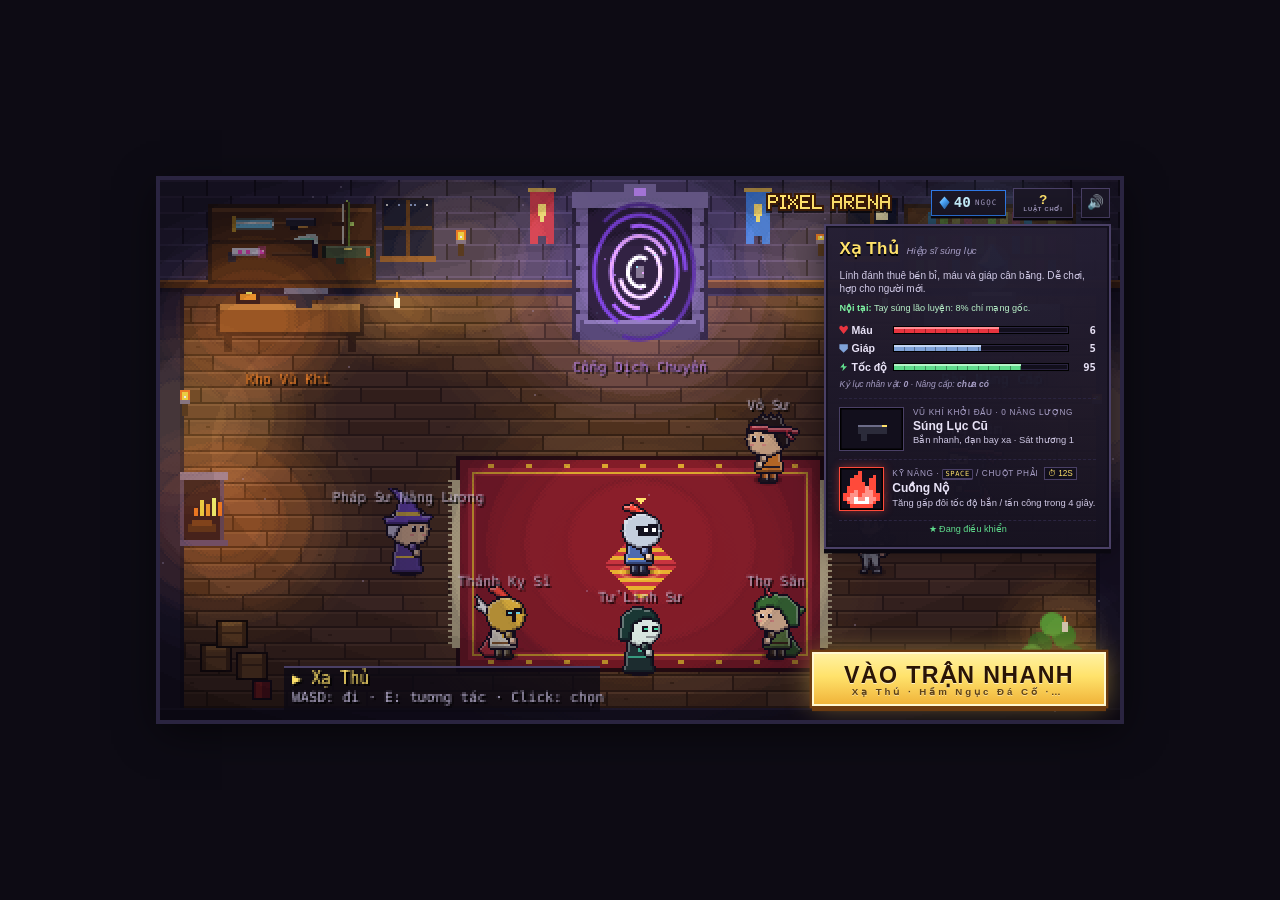
==== game/index.html @ de6e6877 "Cap nhat Pixel Arena 20/11/2026 16:26:50,01" ====
<!DOCTYPE html>
<html lang="vi">
<head>
  <meta charset="UTF-8" />
  <meta name="viewport" content="width=device-width, initial-scale=1.0, maximum-scale=1.0, user-scalable=no, viewport-fit=cover" />
  <!-- Điện thoại: chạy toàn màn hình khi "Thêm vào màn hình chính", ưu tiên màn hình NGANG -->
  <meta name="theme-color" content="#0d0b14" />
  <meta name="mobile-web-app-capable" content="yes" />
  <meta name="apple-mobile-web-app-capable" content="yes" />
  <meta name="apple-mobile-web-app-status-bar-style" content="black-translucent" />
  <meta name="apple-mobile-web-app-title" content="Pixel Arena" />
  <link rel="manifest" href="manifest.webmanifest" />
  <title>Pixel Arena</title>
  <link rel="stylesheet" href="style.css" />
</head>
<body>
  <!-- #stage bọc canvas + các màn hình HTML phủ lên trên (menu, game over). JS chỉnh kích thước theo cửa sổ. -->
  <div id="stage">
    <!-- Canvas chính: game vẽ ở độ phân giải pixel thấp (480x270) rồi được phóng to bằng CSS -->
    <canvas id="game" width="480" height="270" tabindex="-1"></canvas>

    <!-- ============================================================================
         SẢNH CHỜ (LOBBY) — căn phòng được vẽ trên canvas (src/lobby.js); các lớp HTML bên dưới phủ lên trên:
         thanh trên cùng (Ngọc, Luật chơi, Âm thanh), thẻ thông tin nhân vật, nút Vào Trận Nhanh, các bảng
         Kho Vũ Khí / Bàn Nâng Cấp / Cổng Dịch Chuyển.
         ============================================================================ -->
    <section id="menu" class="screen lobby hidden" aria-label="Sảnh chờ">
      <header class="lobby-bar">
        <!-- Tên game: vẽ bằng font pixel trong main.js (MenuUI.buildTitle). Đổi chữ ở đó. -->
        <canvas id="title-canvas" class="title-canvas" aria-label="Pixel Arena"></canvas>
        <div class="gem-count" title="Ngọc — nhận sau mỗi trận, dùng ở Bàn Nâng Cấp & Kho Vũ Khí"><i class="ico-gem"></i><b id="gem-count">0</b><small>NGỌC</small></div>
        <button id="rules-btn" class="btn-rules" type="button" aria-label="Luật chơi">?<small>LUẬT CHƠI</small></button>
        <button id="mute-btn" class="btn-icon" type="button" aria-label="Bật/Tắt âm thanh">🔊</button>
      </header>

      <!-- Thẻ thông tin nhân vật (kiểu Soul Knight) — hiện khi đứng gần 1 nhân vật / vừa đổi nhân vật -->
      <aside id="info-card" class="info-panel info-card hidden" aria-live="polite">
        <div class="info-head">
          <h2 id="info-name">—</h2>
          <span id="info-title" class="info-title"></span>
        </div>
        <p id="info-desc" class="info-desc"></p>
        <p class="info-passive"><b>Nội tại:</b> <span id="info-passive">—</span></p>
        <div class="stats">
          <div class="stat">
            <span class="stat-label"><i class="ico ico-hp"></i>Máu</span>
            <div class="stat-track"><div id="stat-hp" class="stat-fill fill-hp"></div></div>
            <span id="stat-hp-val" class="stat-val">0</span>
          </div>
          <div class="stat">
            <span class="stat-label"><i class="ico ico-armor"></i>Giáp</span>
            <div class="stat-track"><div id="stat-armor" class="stat-fill fill-armor"></div></div>
            <span id="stat-armor-val" class="stat-val">0</span>
          </div>
          <div class="stat">
            <span class="stat-label"><i class="ico ico-speed"></i>Tốc độ</span>
            <div class="stat-track"><div id="stat-speed" class="stat-fill fill-speed"></div></div>
            <span id="stat-speed-val" class="stat-val">0</span>
          </div>
          <p class="stat-note">Kỷ lục nhân vật: <b id="info-best">0</b> · Nâng cấp: <b id="info-ups">—</b></p>
        </div>
        <div class="slot-row">
          <div class="slot-box weapon-box"><canvas id="weapon-icon" width="26" height="13"></canvas></div>
          <div class="slot-text">
            <span class="slot-kicker">Vũ khí khởi đầu · 0 năng lượng</span>
            <strong id="weapon-name">—</strong>
            <span id="weapon-desc" class="slot-desc"></span>
          </div>
        </div>
        <div class="slot-row skill-row">
          <div class="slot-box skill-box"><canvas id="skill-icon" width="20" height="20"></canvas></div>
          <div class="slot-text">
            <span class="slot-kicker">Kỹ năng · <kbd>Space</kbd> / Chuột phải <span class="cd-badge">⏱ <span id="skill-cd">0s</span></span></span>
            <strong id="skill-name">—</strong>
            <span id="skill-desc" class="slot-desc"></span>
          </div>
        </div>
        <p id="info-hint" class="info-hint">Bấm <kbd>E</kbd> để điều khiển nhân vật này</p>
      </aside>

      <button id="quick-btn" class="btn-start btn-quick" type="button">VÀO TRẬN NHANH<small id="quick-sub">ENTER</small></button>

      <!-- Bảng dùng chung cho 3 trạm trong phòng -->
      <div id="lobby-panel" class="lobby-modal hidden" role="dialog" aria-modal="true" aria-labelledby="lp-title">
        <div class="lp-card">
          <header class="lp-head">
            <h2 id="lp-title">—</h2>
            <span class="gem-count small"><i class="ico-gem"></i><b id="lp-gems">0</b></span>
            <button id="lp-close" class="btn-icon" type="button" aria-label="Đóng">✕</button>
          </header>

          <!-- KHO VŨ KHÍ: chế tạo bằng Ngọc + chọn vũ khí phụ -->
          <div id="lp-armory" class="lp-body hidden">
            <p class="lp-sub">Dùng <b>Ngọc</b> chế tạo vũ khí, rồi chọn 1 khẩu làm <b>VŨ KHÍ PHỤ</b> (ô 2) mang vào trận. Vũ khí tốn <b class="c-energy">Năng Lượng</b> mỗi phát (cận chiến miễn phí).</p>
            <div id="armory-grid" class="armory-grid"></div>
            <h3 class="lp-h3">⚒ Công thức GHÉP trong trận <small>(2 khẩu cùng ★2 trở lên)</small></h3>
            <ul id="recipe-list" class="recipe-list"></ul>
          </div>

          <!-- BÀN NÂNG CẤP: nâng chỉ số vĩnh viễn từng nhân vật -->
          <div id="lp-upgrade" class="lp-body hidden">
            <p class="lp-sub">Nâng cấp <b>vĩnh viễn</b> cho <b id="up-char" class="c-gold">—</b> — mỗi nhân vật nâng riêng. Ngọc nhận được sau mỗi trận (càng nhiều điểm, đợt, Boss càng nhiều Ngọc).</p>
            <div id="upgrade-list" class="upgrade-list"></div>
          </div>

          <!-- CỔNG DỊCH CHUYỂN: chọn bản đồ & độ khó -->
          <div id="lp-portal" class="lp-body hidden">
            <p class="lp-sub">Chọn nơi xuất trận cho <b id="portal-char" class="c-gold">—</b>. Phím <kbd>←</kbd><kbd>→</kbd>: bản đồ · <kbd>↑</kbd><kbd>↓</kbd>: độ khó · <kbd>Enter</kbd>: vào trận.</p>
            <div class="portal-row">
              <div class="map-picker" aria-label="Chọn bản đồ">
                <button id="map-prev" class="nav-arrow map-arrow" type="button" aria-label="Bản đồ trước">&lt;</button>
                <div class="map-info">
                  <canvas id="map-preview" width="40" height="22" aria-hidden="true"></canvas>
                  <div class="map-text">
                    <span class="slot-kicker">Bản đồ</span>
                    <strong id="map-name">—</strong>
                    <span id="map-desc" class="map-desc"></span>
                  </div>
                </div>
                <button id="map-next" class="nav-arrow map-arrow" type="button" aria-label="Bản đồ sau">&gt;</button>
              </div>
              <div class="diff-picker" aria-label="Chọn độ khó">
                <button id="diff-prev" class="nav-arrow map-arrow" type="button" aria-label="Độ khó trước">&lt;</button>
                <div class="diff-info">
                  <span class="slot-kicker">Độ khó</span>
                  <strong id="diff-name">Thường</strong>
                  <span id="diff-desc" class="map-desc"></span>
                </div>
                <button id="diff-next" class="nav-arrow map-arrow" type="button" aria-label="Độ khó sau">&gt;</button>
              </div>
            </div>
            <p id="portal-loadout" class="lp-sub portal-loadout"></p>
            <button id="start-btn" class="btn-start portal-start" type="button">VÀO TRẬN<small>START</small></button>
          </div>
        </div>
      </div>
    </section>

    <!-- ============================================================================
         GAME OVER — hiện khi nhân vật hết máu
         ============================================================================ -->
    <section id="gameover" class="screen hidden" aria-label="Thua cuộc">
      <div class="go-card">
        <h2 class="go-title">THẤT BẠI</h2>
        <p class="go-sub"><span id="go-char"></span> đã gục ngã trong hầm ngục</p>
        <p id="go-record" class="go-record hidden">★ KỶ LỤC MỚI ★</p>
        <dl class="go-stats">
          <div><dt>Điểm</dt><dd id="go-score">0</dd></div>
          <div><dt>Kỷ lục</dt><dd id="go-best">0</dd></div>
          <div><dt>Hạ gục</dt><dd id="go-kills">0</dd></div>
          <div><dt>Sống sót</dt><dd id="go-time">0s</dd></div>
          <div><dt>Map đã chơi</dt><dd id="go-map" class="dd-text">—</dd></div>
          <div><dt>Cấp độ đạt được</dt><dd id="go-level">1</dd></div>
          <div><dt>Đợt · Boss hạ</dt><dd id="go-wave">1</dd></div>
          <div><dt>Combo cao nhất</dt><dd id="go-combo">0</dd></div>
          <div><dt>Ngọc nhận được</dt><dd id="go-gems" class="c-gem">+0</dd></div>
          <div><dt>Vàng đã nhặt</dt><dd id="go-gold" class="c-gold">0</dd></div>
          <div class="span-2"><dt>Vũ khí sử dụng</dt><dd id="go-weapons" class="dd-text">—</dd></div>
          <div class="span-2"><dt>Thẻ nâng cấp</dt><dd id="go-perks" class="dd-text">—</dd></div>
        </dl>
        <div class="go-buttons">
          <button id="retry-btn" class="btn-start" type="button">CHƠI LẠI<small>Enter</small></button>
          <button id="home-btn" class="btn-secondary" type="button">VỀ SẢNH<small>Esc</small></button>
        </div>
      </div>
    </section>

    <!-- ============================================================================
         LÊN CẤP — chọn 1 trong 3 thẻ nâng cấp (game tạm dừng). Thẻ định nghĩa trong src/perks.js
         ============================================================================ -->
    <section id="levelup" class="screen hidden" aria-label="Lên cấp">
      <div class="lv-card">
        <h2 class="lv-title">LÊN CẤP <span id="lv-num">2</span>!</h2>
        <p class="lv-sub">Chọn 1 thẻ nâng cấp · click hoặc phím <kbd>1</kbd> <kbd>2</kbd> <kbd>3</kbd> · mỗi thẻ có giới hạn cấp</p>
        <div id="perk-list" class="perk-list"></div>
        <button id="reroll-btn" class="btn-secondary btn-reroll" type="button">ĐỔI BỘ THẺ<small>R · còn <span id="reroll-left">3</span> lần</small></button>
      </div>
    </section>

    <!-- ============================================================================
         THƯƠNG NHÂN BÍ ẨN — mở bằng E khi đứng cạnh Thương Nhân (game tạm dừng). Hàng hóa: src/shop.js
         ============================================================================ -->
    <section id="shop" class="screen hidden" aria-label="Thương nhân">
      <div class="lv-card shop-card">
        <h2 class="lv-title shop-title">THƯƠNG NHÂN BÍ ẨN</h2>
        <p class="lv-sub">Vàng: <b id="shop-gold" class="c-gold">0</b> · click hoặc phím <kbd>1</kbd>–<kbd>4</kbd> để mua · <kbd>E</kbd> / <kbd>Esc</kbd>: rời quầy</p>
        <div id="shop-list" class="perk-list shop-list"></div>
        <p id="shop-msg" class="shop-msg">&nbsp;</p>
        <button id="shop-close" class="btn-secondary" type="button">RỜI QUẦY<small>E / Esc</small></button>
      </div>
    </section>

    <!-- ============================================================================
         LUẬT CHƠI — mở từ nút "?" ở Màn hình chính
         ============================================================================ -->
    <section id="rules" class="screen hidden" aria-label="Luật chơi">
      <div class="rules-card">
        <header class="rules-head">
          <h2>LUẬT CHƠI</h2>
          <button id="rules-close" class="btn-icon" type="button" aria-label="Đóng">✕</button>
        </header>
        <div class="rules-body">
          <section>
            <h3>🏠 Sảnh chờ</h3>
            <p>Đi lại trong phòng bằng <kbd>WASD</kbd> (điện thoại: chạm sàn). Lại gần nhân vật khác + <kbd>E</kbd> (hoặc click) để <b>đổi nhân vật</b>.</p>
            <p><b>Kho Vũ Khí</b> (góc trái): dùng <b class="c-gem">Ngọc</b> chế tạo vũ khí, chọn 1 khẩu làm vũ khí phụ mang vào trận · <b>Bàn Nâng Cấp</b> (góc phải): nâng Máu / Giáp / Hồi chiêu / Vũ khí khởi đầu cho từng nhân vật · <b>Cổng Dịch Chuyển</b>: chọn bản đồ, độ khó rồi xuất trận. Nút <b>Vào Trận Nhanh</b> / <kbd>Enter</kbd> để đi ngay.</p>
            <p><b class="c-gem">Ngọc</b> nhận sau mỗi trận theo điểm, số đợt và số Boss đã hạ — được lưu vĩnh viễn.</p>
          </section>
          <section>
            <h3>🎯 Mục tiêu</h3>
            <p>Sống sót càng lâu càng tốt và ghi thật nhiều điểm. Hết Máu là thua (trừ khi có thẻ <b>Lông Phượng Hoàng</b>). <b>Giáp</b> đỡ đòn trước Máu và tự hồi nếu không trúng đòn vài giây.</p>
          </section>
          <section>
            <h3>🌊 Đợt quái, Boss &amp; Báo hiệu</h3>
            <p>Mỗi <b>đợt dài 60 giây</b>, hết đợt thì 1 <b>BOSS</b> xuất hiện (luân phiên 4 Boss). Mỗi đợt quái <b>+16% máu, +3% tốc độ</b>. Boss trước chưa gục thì Boss sau chưa tới.</p>
            <p>🎯 <b>0.5 giây trước khi quái hiện ra</b>, 1 <b class="c-red">vòng ngắm đỏ</b> xuất hiện dưới đất đúng chỗ đó (Boss: vòng to, 1 giây) — tránh xa hoặc chờ sẵn để đánh!</p>
            <p><b>Quái Tinh Anh</b> to hơn, viền phát sáng, x3 máu và có <b>tố chất</b>: <span class="c-red">Cuồng Phong</span> (lao nhanh) · <span style="color:#c84aff">Bão Đạn</span> (bắn vòng đạn) · <span style="color:#5fdc5f">Bất Tử</span> (tự hồi máu) · <span style="color:#ff8a2a">Bạo Liệt</span> (chết thì nổ cầu lửa). Hạ được rơi nhiều Vàng, Năng Lượng và Rương Bạc.</p>
          </section>
          <section>
            <h3>⚡ Năng Lượng &amp; Vàng</h3>
            <p>Thanh <b class="c-energy">xanh dương</b> là Năng Lượng: vũ khí khởi đầu và vũ khí cận chiến <b>miễn phí</b>, vũ khí mạnh tốn năng lượng mỗi phát (số ở ô vũ khí). Năng lượng tự hồi chậm; quái và <b>lọ năng lượng</b> rơi <b>ngọc xanh</b> tự bay về khi lại gần.</p>
            <p><b class="c-gold">Vàng</b> rơi từ quái, thùng gỗ, rương — tiêu ở <b>Thương Nhân Bí Ẩn</b> (hiện ra sau khi hạ Boss) và <b>Tượng Thần</b> (sự kiện: dâng vàng nhận bùa 30 giây).</p>
          </section>
          <section>
            <h3>🗡️ Vũ khí</h3>
            <p>5 độ hiếm: <span class="r-common">Thường</span> · <span class="r-rare">Hiếm</span> · <span class="r-epic">Sử Thi</span> · <span class="r-legend">Huyền Thoại</span> · <span class="r-mythic">Thần Thoại</span>. Mang tối đa <b>2 vũ khí</b> (<kbd>Q</kbd> / lăn chuột / <kbd>1</kbd> <kbd>2</kbd>). Vũ khí rơi trên đất: lại gần bấm <kbd>E</kbd> để nhặt (đầy 2 ô thì đổi chỗ khẩu đang cầm).</p>
            <p><b>Cận chiến</b> (găng, kiếm, búa, lưỡi hái): đánh liên tiếp thành <b>combo 3 đòn</b> — đòn 3 quét rộng, hất văng, luôn chí mạng. Mọi nhát chém <b>phản đạn</b> của quái bay ngược lại!</p>
            <p><b>Tích lực</b> (cung, Búa Sấm Sét, Pháo Năng Lượng): <b>giữ chuột</b> để tụ lực (vòng sáng quanh chân), <b>thả ra</b> tung đòn xuyên thấu cực mạnh.</p>
            <p>⚒ <b>GHÉP</b> (<kbd>G</kbd>): 2 khẩu giống nhau cùng ★ → <b>★+1</b> · 2 khẩu ★3 có tiến hóa → vũ khí <span class="r-mythic">Thần Thoại</span> · vài công thức đặc biệt (xem ở Kho Vũ Khí).</p>
          </section>
          <section>
            <h3>⭐ Lên cấp &amp; Thẻ nâng cấp</h3>
            <p>Nhặt ngọc EXP để lên cấp, chọn 1 trong 3 thẻ. <b>Mỗi thẻ có giới hạn cấp</b> và chỉ số cộng dồn tuyến tính có trần — không thể "hack game" bằng cách chọn 1 thẻ mãi. Mỗi trận được <b>đổi bộ thẻ 3 lần</b> (<kbd>R</kbd>).</p>
            <p><b>Chí mạng</b>: x2 sát thương, số <b class="c-gold">to vàng/đỏ có dấu !</b> và khựng hình trong tích tắc. Số sát thương thường màu trắng.</p>
          </section>
          <section>
            <h3>🔥 Combo điểm</h3>
            <p>Hạ quái liên tiếp trong 2.6 giây để tăng combo: điểm nhân tới <b>x2</b>. Mốc thưởng: x25 hút ngọc · x50 +1 Giáp · x100 +1 Máu.</p>
          </section>
          <section>
            <h3>🗺️ Bản đồ, vật thể &amp; Bẫy</h3>
            <p><b>Thùng gỗ</b> / <b>lọ năng lượng</b> đập vỡ rơi Vàng, Năng Lượng, Tim · <b>Bụi cây</b> chắn đạn của cả 2 phe (bắn mãi cũng tan) · <b>Thùng thuốc nổ</b> nổ lan (cả bạn) · <b>Đền Thờ</b>: chạm để nhận bùa 20 giây.</p>
            <p>Rừng: vũng axit · Dung nham: hố nham thạch, bẫy lửa · Băng: sàn trơn, tinh thể vỡ bắn mảnh băng · Nghĩa trang: <b>bàn tay ma</b> vồ lên.</p>
          </section>
          <section>
            <h3>🎚️ Độ khó</h3>
            <p><b>Dễ</b>: quái yếu, điểm x0.7 · <b>Thường</b>: chuẩn · <b>Ác Mộng</b>: quái trâu hơn 40%, đông hơn, từ đợt 4 đánh đau hơn, điểm x1.6.</p>
          </section>
          <section>
            <h3>🎮 Điều khiển</h3>
            <p class="controls-desktop-only">WASD: chạy · Chuột trái: tấn công (giữ để tích lực) · <kbd>Space</kbd> / chuột phải: kỹ năng · <kbd>Shift</kbd>: lướt · <kbd>E</kbd>: nhặt / mua / cầu phúc · <kbd>G</kbd>: ghép vũ khí · <kbd>Q</kbd>: đổi vũ khí · <kbd>P</kbd>/<kbd>Esc</kbd>: tạm dừng · <kbd>M</kbd>: tắt tiếng · <kbd>L</kbd>: tắt/bật ánh sáng · <kbd>H</kbd>: thông số.</p>
            <p>Điện thoại (xoay ngang): ngón trái kéo để chạy · ngón phải kéo để ngắm &amp; bắn (giữ để tích lực) · nút bên phải: Kỹ năng / Lướt / Đổi súng / <b>E</b> nhặt / <b>GHÉP</b>.</p>
          </section>
        </div>
      </div>
    </section>
  </div>

  <!-- Điện thoại cầm DỌC: nhắc xoay ngang -->
  <div id="rotate" class="rotate-hint" aria-live="polite">
    <div class="rotate-phone"></div>
    <p>Xoay ngang điện thoại để chơi</p>
    <small>Pixel Arena chơi tốt nhất ở màn hình ngang</small>
  </div>

  <!-- characters.js + main.js là ES module (import thư viện pixelfx) nên phải chạy qua web server
       (dùng Chay_Game.bat), không mở trực tiếp bằng file:// -->
  <script type="module" src="main.js"></script>
</body>
</html>
---- game/style.css ----
/* =====================================================================================
   PIXEL ARENA — giao diện
   Kích thước chữ của #stage do main.js đặt = 1/60 chiều rộng màn chơi,
   nên mọi kích thước dùng đơn vị "em" để menu luôn co giãn vừa khung game.
   ===================================================================================== */
* { margin: 0; padding: 0; box-sizing: border-box; }

:root {
  --bg: #0d0b14;
  --panel: #1b1726;
  --panel-2: #241e33;
  --line: #4a4066;
  --line-dark: #2a2440;
  --text: #e8e2f6;
  --muted: #a69dc4;
  --gold: #ffe26b;
  --gold-dark: #c8892a;
  --hp: #e8343f;
  --armor: #7fa2d8;
  --speed: #5fdc8c;
}

html, body {
  height: 100%;
  background: var(--bg);
  color: var(--text);
  font-family: "Segoe UI", Tahoma, Arial, sans-serif;
  overflow: hidden;
}

body {
  display: flex;
  align-items: center;
  justify-content: center;
}

button { font: inherit; color: inherit; cursor: pointer; }
kbd {
  font-family: Consolas, monospace;
  font-size: 0.85em;
  padding: 0 0.3em;
  border: 1px solid var(--line);
  border-bottom-width: 2px;
  border-radius: 0.2em;
  background: #120f1c;
  color: var(--gold);
}
.hidden { display: none !important; }

/* ---------------- Khung game ---------------- */
#stage {
  position: relative;
  line-height: 0;
  font-size: 16px; /* main.js ghi đè theo kích thước cửa sổ */
  box-shadow: 0 0 0 4px var(--line-dark), 0 10px 40px rgba(0, 0, 0, 0.6);
}

#game {
  display: block;
  /* Giữ pixel vuông, không bị làm mờ khi phóng to */
  image-rendering: pixelated;
  image-rendering: crisp-edges;
  outline: none;
}
#stage.in-game #game { cursor: none; } /* game tự vẽ tâm ngắm */

.screen {
  position: absolute;
  inset: 0;
  line-height: 1.35;
  overflow: hidden;
}

/* =====================================================================================
   MÀN HÌNH CHÍNH
   ===================================================================================== */
/* SẢNH CHỜ: căn phòng vẽ trên canvas, lớp HTML trong suốt phủ lên (chỉ các khối con nhận chuột) */
#menu {
  --hero-accent: var(--gold); /* main.js đổi theo màu kỹ năng của nhân vật đang chọn */
  pointer-events: none;
  background: none;
}
#menu > * { pointer-events: auto; }

.lobby-bar {
  position: absolute; top: 0.5em; right: 0.6em;
  display: flex; align-items: center; gap: 0.45em;
}
.title-canvas {
  display: block;
  width: 12em;           /* 96px gốc -> phóng to */
  height: 1.75em;
  image-rendering: pixelated;
  filter: drop-shadow(0 0.15em 0 rgba(0, 0, 0, 0.6));
}
.lobby-bar .btn-rules, .lobby-bar .btn-icon { height: 2.2em; font-size: 0.85em; }
.lobby-bar .btn-icon { width: 2.2em; }

/* Ngọc (tiền vĩnh viễn) */
.gem-count {
  display: inline-flex; align-items: center; gap: 0.3em;
  height: 1.9em; padding: 0 0.55em;
  background: var(--panel); border: 0.12em solid #2f7ae8; box-shadow: 0 0.18em 0 #0a0810;
  color: #c8f2ff; font-family: Consolas, monospace; font-size: 0.85em;
}
.gem-count b { font-size: 1.05em; }
.gem-count small { font-size: 0.55em; letter-spacing: 0.15em; color: var(--muted); }
.gem-count.small { height: 1.6em; font-size: 0.75em; margin-left: auto; }
.ico-gem { display: inline-block; width: 0.75em; height: 0.95em; background: linear-gradient(135deg, #c8f2ff, #4aa8ff 45%, #1c4a8a); clip-path: polygon(50% 0, 100% 45%, 50% 100%, 0 45%); }
.c-gem { color: #7cc8ff !important; } .c-gold { color: var(--gold) !important; } .c-energy { color: #7cc8ff; }

/* Thẻ thông tin nhân vật (hiện khi lại gần / vừa đổi) */
.info-card {
  pointer-events: none !important;   /* chỉ để xem: chạm/click xuyên qua xuống căn phòng */
  position: absolute; right: 0.6em; top: 3em;
  width: 19.5em; max-height: calc(100% - 7.6em);
  font-size: 0.92em;
  animation: slideIn 0.25s cubic-bezier(.2, .9, .3, 1.2);
}
@keyframes slideIn { from { transform: translateX(1.5em); opacity: 0; } }
.info-hint { font-size: 0.62em; color: var(--gold); text-align: center; padding-top: 0.3em; border-top: 0.1em dashed var(--line-dark); }
.info-hint.me { color: #5fdc8c; }

.btn-quick {
  position: absolute; right: 0.6em; bottom: 0.6em;
  font-size: 1.05em; padding: 0.3em 0.9em 0.25em;
}
.btn-quick small { letter-spacing: 0.08em; font-size: 0.42em; max-width: 22em; overflow: hidden; text-overflow: ellipsis; white-space: nowrap; }

/* Bảng của các trạm: Kho Vũ Khí / Bàn Nâng Cấp / Cổng Dịch Chuyển */
.lobby-modal {
  position: absolute; inset: 0;
  display: grid; place-items: center;
  background: rgba(8, 6, 14, 0.55);
  animation: fadein 0.2s ease-out;
}
.lp-card {
  width: 46em; max-height: calc(100% - 2em);
  display: flex; flex-direction: column; gap: 0.5em;
  padding: 0.7em 0.9em 0.8em;
  background: linear-gradient(180deg, rgba(36, 30, 51, 0.98), rgba(22, 18, 32, 0.98));
  border: 0.15em solid var(--line);
  box-shadow: inset 0 0 0 0.12em #120f1c, 0 0.3em 0 #0a0810, 0 0 2em rgba(0, 0, 0, 0.6);
  animation: pop 0.25s cubic-bezier(.2, .9, .3, 1.3);
}
.lobby-modal[data-kind="portal"] .lp-card { width: 36em; }
.lp-head { display: flex; align-items: center; gap: 0.6em; }
.lp-head h2 { font-size: 1.1em; color: var(--gold); letter-spacing: 0.08em; text-shadow: 0 0.1em 0 #000; }
.lp-head .btn-icon { width: 1.9em; height: 1.9em; font-size: 0.8em; }
.lp-body { display: flex; flex-direction: column; gap: 0.5em; min-height: 0; overflow-y: auto; scrollbar-width: thin; }
.lp-sub { font-size: 0.64em; color: #cfc8e4; }
.lp-h3 { font-size: 0.7em; color: var(--gold); margin-top: 0.2em; }
.lp-h3 small { color: var(--muted); font-weight: 400; }

.armory-grid { display: grid; grid-template-columns: repeat(4, 1fr); gap: 0.45em; }
.arm-card {
  --r-color: #c4cede;
  position: relative;
  display: flex; flex-direction: column; gap: 0.15em; text-align: left;
  padding: 0.4em 0.45em 0.45em;
  background: #15111f; border: 0.12em solid var(--line-dark);
  border-left: 0.3em solid var(--r-color);
  font-size: 0.9em;
}
.arm-card:hover { border-color: var(--r-color); filter: brightness(1.12); }
.arm-card strong { font-size: 0.66em; color: var(--r-color); }
.arm-icon { width: 2.6em; height: 1.56em; image-rendering: pixelated; position: absolute; right: 0.3em; top: 0.3em; }
.arm-meta { font-size: 0.5em; color: var(--muted); padding-right: 2.4em; }
.arm-desc { font-size: 0.52em; color: #cfc8e4; line-height: 1.25; }
.arm-btn { margin-top: auto; font-size: 0.52em; font-weight: 800; letter-spacing: 0.08em; color: var(--gold); padding-top: 0.25em; }
.arm-card:not(.owned):not(.arm-none) { opacity: 0.85; }
.arm-card:not(.owned):not(.arm-none) .arm-btn { color: #7cc8ff; }
.arm-card.poor .arm-btn { color: #ff7a7a; }
.arm-card.equipped { border-color: var(--gold); box-shadow: 0 0 0.8em rgba(255, 226, 107, 0.35); }
.arm-card.equipped .arm-btn { color: #5fdc8c; }
.arm-none { --r-color: #6a628a; }
.arm-card.shake { animation: shake 0.3s; }
@keyframes shake { 25% { transform: translateX(-0.2em); } 75% { transform: translateX(0.2em); } }
.recipe-list { list-style: none; display: grid; grid-template-columns: 1fr 1fr; gap: 0.2em 0.8em; font-size: 0.6em; color: #cfc8e4; }
.recipe-list li::before { content: "⚒ "; color: var(--gold); }

.upgrade-list { display: flex; flex-direction: column; gap: 0.45em; }
.up-row {
  --u-color: var(--gold);
  display: flex; align-items: center; gap: 0.7em;
  padding: 0.45em 0.6em;
  background: #15111f; border: 0.12em solid var(--line-dark); border-left: 0.3em solid var(--u-color);
}
.up-icon { font-size: 1.3em; width: 1.4em; text-align: center; color: var(--u-color); }
.up-text { flex: 1; display: flex; flex-direction: column; }
.up-text strong { font-size: 0.78em; color: var(--u-color); }
.up-text span { font-size: 0.6em; color: #cfc8e4; }
.pips { display: flex; gap: 0.25em; margin-top: 0.25em; }
.pip { display: inline-block; width: 1.1em; height: 0.45em; background: #2a2338; border: 0.08em solid #000; }
.pip.on { background: var(--u-color); box-shadow: 0 0 0.4em var(--u-color); }
.up-buy { font-size: 0.7em; min-width: 9.5em; }
.up-buy:disabled { opacity: 0.45; cursor: default; }

.portal-row { display: flex; flex-direction: column; gap: 0.5em; align-items: center; }
.portal-row .diff-picker { margin-left: 0; }
.portal-row .diff-info { width: 13.5em; }
.portal-loadout { text-align: center; }
.portal-start { align-self: center; }

/* Quầy Thương Nhân */
#shop { display: grid; place-items: center; background: radial-gradient(ellipse at center, rgba(30, 14, 50, 0.75), rgba(8, 6, 12, 0.88)); animation: fadein 0.25s ease-out; }
.shop-title { color: #c48cff !important; }
.shop-list .perk-card { width: 9.6em; }
.shop-icon { width: 3em !important; height: 2em !important; }
.shop-item.sold { opacity: 0.4; filter: grayscale(0.8); }
.shop-item.poor .shop-price { color: #ff7a7a; }
.shop-price { color: var(--gold) !important; font-weight: 800; }
.shop-msg { font-size: 0.7em; min-height: 1.2em; margin: 0.5em 0 0.4em; font-weight: 700; }

/* Nút mũi tên < > */
.nav-arrow {
  flex: 0 0 auto;
  width: 2.2em;
  height: 2.6em;
  font-family: Consolas, monospace;
  font-size: 1.1em;
  font-weight: 700;
  color: var(--gold);
  background: var(--panel);
  border: 0.12em solid var(--line);
  box-shadow: 0 0.18em 0 #0a0810;
  transition: transform 0.08s;
}
.nav-arrow:hover { background: var(--panel-2); border-color: var(--gold); }
.nav-arrow:active { transform: translateY(0.12em); box-shadow: 0 0.06em 0 #0a0810; }

.hint {
  text-align: center;
  font-size: 0.66em;
  color: var(--muted);
  margin-top: 0.5em;
}

/* ---------- Bảng thông tin (kiểu Soul Knight) ---------- */
.info-panel {
  flex: 1;
  max-width: 24em;
  display: flex;
  flex-direction: column;
  gap: 0.55em;
  padding: 0.8em 0.9em;
  background: linear-gradient(180deg, rgba(36, 30, 51, 0.96), rgba(22, 18, 32, 0.96));
  border: 0.15em solid var(--line);
  box-shadow: inset 0 0 0 0.12em #120f1c, 0 0.3em 0 #0a0810, 0 0 2em rgba(0, 0, 0, 0.5);
  overflow: hidden;
}
.info-head { display: flex; align-items: baseline; gap: 0.5em; flex-wrap: wrap; }
.info-head h2 {
  font-size: 1.15em;
  color: var(--gold);
  text-shadow: 0 0.1em 0 #000;
  letter-spacing: 0.02em;
}
.info-title { font-size: 0.66em; color: var(--muted); font-style: italic; }
.info-desc { font-size: 0.68em; color: #cfc8e4; }

.stats { display: flex; flex-direction: column; gap: 0.3em; }
.stat { display: grid; grid-template-columns: 4.6em 1fr 2em; align-items: center; gap: 0.5em; font-size: 0.72em; }
.stat-label { display: flex; align-items: center; gap: 0.35em; font-weight: 700; }
.stat-track {
  height: 0.75em;
  background: #120f1c;
  border: 0.1em solid #000;
  box-shadow: inset 0 0 0 0.1em var(--line-dark);
}
.stat-fill {
  height: 100%;
  width: 0;
  transition: width 0.35s cubic-bezier(.2, .9, .3, 1.2);
  /* vạch chia ô kiểu pixel */
  background-image: repeating-linear-gradient(90deg, transparent 0 0.9em, rgba(0, 0, 0, 0.35) 0.9em 1em);
}
.fill-hp { background-color: var(--hp); box-shadow: inset 0 0.18em 0 #ff8a92; }
.fill-armor { background-color: var(--armor); box-shadow: inset 0 0.18em 0 #c4d6f4; }
.fill-speed { background-color: var(--speed); box-shadow: inset 0 0.18em 0 #b4f5c8; }
.stat-val { text-align: right; font-family: Consolas, monospace; font-weight: 700; }
.stat-note { font-size: 0.58em; color: var(--muted); font-style: italic; }

/* Biểu tượng nhỏ cho chỉ số (vẽ bằng CSS) */
.ico { display: inline-block; width: 0.8em; height: 0.8em; flex: 0 0 auto; }
.ico-hp { background: var(--hp); clip-path: polygon(50% 100%, 0 40%, 0 15%, 20% 0, 50% 20%, 80% 0, 100% 15%, 100% 40%); }
.ico-armor { background: var(--armor); clip-path: polygon(0 0, 100% 0, 100% 55%, 50% 100%, 0 55%); }
.ico-speed { background: var(--speed); clip-path: polygon(55% 0, 10% 55%, 45% 55%, 35% 100%, 90% 40%, 55% 40%); }

/* Ô vũ khí & kỹ năng */
.slot-row {
  display: flex;
  gap: 0.6em;
  align-items: flex-start;
  padding-top: 0.5em;
  border-top: 0.1em dashed var(--line-dark);
}
.slot-box {
  flex: 0 0 auto;
  width: 3em;
  height: 3em;
  display: grid;
  place-items: center;
  background: #120f1c;
  border: 0.12em solid var(--line);
  box-shadow: inset 0 0 0 0.1em #000;
}
.slot-box canvas { image-rendering: pixelated; }
.weapon-box { width: 4.4em; }
.weapon-box canvas { width: 3.9em; height: 1.95em; }
.skill-box {
  --skill-color: var(--gold);
  border-color: var(--skill-color);
  box-shadow: inset 0 0 0 0.1em #000, 0 0 0.6em color-mix(in srgb, var(--skill-color) 45%, transparent);
}
.skill-box canvas { width: 2.5em; height: 2.5em; }
.slot-text { display: flex; flex-direction: column; min-width: 0; }
.slot-kicker { font-size: 0.56em; text-transform: uppercase; letter-spacing: 0.08em; color: var(--muted); }
.slot-text strong { font-size: 0.82em; color: var(--text); }
.slot-desc { font-size: 0.64em; color: #cfc8e4; }
.cd-badge {
  display: inline-block;
  margin-left: 0.3em;
  padding: 0 0.4em;
  background: #120f1c;
  border: 1px solid var(--line);
  color: var(--gold);
  letter-spacing: 0;
}

/* ---------- Chân menu: Mute + nút VÀO TRẬN ---------- */
.menu-footer {
  display: flex;
  align-items: center;
  gap: 0.8em;
  margin-top: 0.5em;
  position: relative;
  z-index: 1;
}
.controls { flex: 1; font-size: 0.56em; color: var(--muted); }
.controls kbd { font-size: 0.9em; }

/* ---------- Nút LUẬT CHƠI + bộ chọn ĐỘ KHÓ ---------- */
.btn-rules {
  display: inline-flex; flex-direction: column; align-items: center; justify-content: center;
  height: 2.6em; padding: 0 0.7em; line-height: 1;
  font-size: 1em; font-weight: 900; color: var(--gold);
  background: var(--panel); border: 0.12em solid var(--line); box-shadow: 0 0.18em 0 #0a0810;
}
.btn-rules small { font-size: 0.42em; letter-spacing: 0.15em; color: var(--muted); margin-top: 0.2em; }
.btn-rules:hover { border-color: var(--gold); }
.diff-picker { display: flex; align-items: center; gap: 0.25em; margin-left: auto; }
.diff-info {
  display: flex; flex-direction: column; justify-content: center; line-height: 1.15;
  width: 8.6em; min-height: 2.6em; padding: 0.25em 0.45em;
  background: linear-gradient(180deg, var(--panel-2), var(--panel));
  border: 0.12em solid var(--diff-color, var(--gold-dark));
  box-shadow: inset 0 0 0 0.1em #000, 0 0.18em 0 #0a0810;
}
.diff-info strong { font-size: 0.74em; color: var(--diff-color, var(--gold)); }
.info-passive { font-size: 0.62em; color: #b8f0c8; margin-top: -0.2em; }
.info-passive b { color: #7cf0a0; }

/* ---------- Bộ chọn bản đồ (cạnh nút VÀO TRẬN) ---------- */
.map-picker { display: flex; align-items: center; gap: 0.25em; }
.map-arrow { width: 1.6em; height: 2.6em; font-size: 0.8em; }
.map-info {
  display: flex;
  align-items: center;
  gap: 0.45em;
  width: 13.5em;
  padding: 0.3em 0.45em;
  background: linear-gradient(180deg, var(--panel-2), var(--panel));
  border: 0.12em solid var(--gold-dark);
  box-shadow: inset 0 0 0 0.1em #000, 0 0.18em 0 #0a0810;
}
.map-info canvas {
  width: 3.4em;
  height: 1.87em;
  flex: 0 0 auto;
  image-rendering: pixelated;
  border: 0.1em solid var(--line);
}
.map-text { display: flex; flex-direction: column; min-width: 0; line-height: 1.15; }
.map-text strong { font-size: 0.72em; color: var(--gold); white-space: nowrap; overflow: hidden; text-overflow: ellipsis; }
.map-text kbd { font-size: 0.85em; padding: 0 0.2em; }
.map-desc { font-size: 0.48em; color: #cfc8e4; display: -webkit-box; -webkit-line-clamp: 2; -webkit-box-orient: vertical; overflow: hidden; }

.btn-icon {
  width: 2.6em;
  height: 2.6em;
  font-size: 1em;
  line-height: 1;
  background: var(--panel);
  border: 0.12em solid var(--line);
  box-shadow: 0 0.18em 0 #0a0810;
}
.btn-icon:hover { border-color: var(--gold); }
.btn-icon[aria-pressed="true"] { opacity: 0.65; }

.btn-start, .btn-secondary {
  display: inline-flex;
  flex-direction: column;
  align-items: center;
  line-height: 1.05;
  font-weight: 900;
  letter-spacing: 0.06em;
  transition: transform 0.08s, filter 0.12s;
}
.btn-start small, .btn-secondary small {
  font-size: 0.42em;
  letter-spacing: 0.3em;
  font-weight: 700;
  opacity: 0.75;
}
.btn-start {
  font-size: 1.45em;
  padding: 0.35em 1.3em 0.3em;
  color: #2a1505;
  background: linear-gradient(#fff1a0, var(--gold) 45%, #f0b43a);
  border: 0.1em solid #fff8d0;
  box-shadow: 0 0 0 0.1em #6a3a10, 0 0.22em 0 #6a3a10, 0 0 1.2em rgba(255, 210, 90, 0.45);
  text-shadow: 0 0.06em 0 rgba(255, 255, 255, 0.6);
  animation: glow 1.6s ease-in-out infinite;
}
.btn-start:hover { filter: brightness(1.08); transform: translateY(-0.06em); }
.btn-start:active { transform: translateY(0.14em); box-shadow: 0 0 0 0.1em #6a3a10, 0 0.06em 0 #6a3a10; }
.btn-start:focus-visible, .btn-secondary:focus-visible, .btn-icon:focus-visible, .nav-arrow:focus-visible {
  outline: 0.12em dashed #fff;
  outline-offset: 0.25em;
}
@keyframes glow { 50% { box-shadow: 0 0 0 0.1em #6a3a10, 0 0.22em 0 #6a3a10, 0 0 2em rgba(255, 210, 90, 0.75); } }

.btn-secondary {
  font-size: 0.95em;
  padding: 0.55em 1.1em 0.45em;
  color: var(--text);
  background: var(--panel-2);
  border: 0.12em solid var(--line);
  box-shadow: 0 0.2em 0 #0a0810;
}
.btn-secondary:hover { border-color: var(--gold); color: var(--gold); }
.btn-secondary:active { transform: translateY(0.12em); box-shadow: 0 0.06em 0 #0a0810; }

/* =====================================================================================
   GAME OVER
   ===================================================================================== */
#gameover {
  display: grid;
  place-items: center;
  background: radial-gradient(ellipse at center, rgba(40, 6, 14, 0.7), rgba(8, 6, 12, 0.88));
  animation: fadein 0.35s ease-out;
}
.go-card {
  text-align: center;
  padding: 1.2em 2em 1.4em;
  min-width: 22em;
  background: linear-gradient(180deg, rgba(36, 30, 51, 0.97), rgba(22, 18, 32, 0.97));
  border: 0.15em solid #7a2a3a;
  box-shadow: inset 0 0 0 0.12em #120f1c, 0 0.3em 0 #0a0810;
  animation: pop 0.3s cubic-bezier(.2, .9, .3, 1.3);
}
.go-title {
  font-size: 2.2em;
  letter-spacing: 0.12em;
  color: #ff4a5a;
  text-shadow: 0 0.08em 0 #4a0a14, 0 0 0.6em rgba(255, 60, 80, 0.5);
}
.go-sub { font-size: 0.72em; color: var(--muted); margin-top: 0.2em; }
.go-sub span { color: var(--text); font-weight: 700; }
.go-record { margin-top: 0.4em; font-size: 0.8em; font-weight: 900; color: var(--gold); animation: glowtext 0.8s infinite alternate; }
.go-stats {
  display: grid;
  grid-template-columns: repeat(4, minmax(0, 1fr));
  gap: 0.5em;
  margin: 0.9em 0 1.1em;
}
.go-stats div { background: #120f1c; border: 0.1em solid var(--line-dark); padding: 0.35em 0.2em; }
.go-stats dt { font-size: 0.56em; text-transform: uppercase; letter-spacing: 0.1em; color: var(--muted); }
.go-stats dd { font-family: Consolas, monospace; font-size: 1.05em; font-weight: 700; color: var(--gold); }
.go-stats .dd-text { font-family: inherit; font-size: 0.66em; line-height: 1.25; padding-top: 0.25em; }
.go-stats .span-2 { grid-column: span 2; }
.go-buttons { display: flex; gap: 0.8em; justify-content: center; align-items: center; }
.go-buttons .btn-start { font-size: 1.15em; }

/* =====================================================================================
   LÊN CẤP — chọn 1 trong 3 thẻ nâng cấp
   ===================================================================================== */
#levelup {
  display: grid;
  place-items: center;
  background: radial-gradient(ellipse at center, rgba(16, 30, 60, 0.72), rgba(8, 6, 12, 0.88));
  animation: fadein 0.25s ease-out;
}
.lv-card { text-align: center; animation: pop 0.3s cubic-bezier(.2, .9, .3, 1.3); }
.lv-title {
  font-size: 2em;
  letter-spacing: 0.12em;
  color: var(--gold);
  text-shadow: 0 0.08em 0 #6a3a10, 0 0 0.7em rgba(255, 210, 90, 0.55);
}
.lv-sub { font-size: 0.7em; color: var(--muted); margin: 0.2em 0 0.9em; }
.perk-list { display: flex; gap: 0.9em; justify-content: center; }
.perk-card {
  --perk-color: var(--gold);
  position: relative;
  width: 10.5em;
  min-height: 12.5em;
  display: flex;
  flex-direction: column;
  align-items: center;
  gap: 0.45em;
  padding: 1em 0.7em 0.8em;
  text-align: center;
  background: linear-gradient(180deg, rgba(36, 30, 51, 0.98), rgba(22, 18, 32, 0.98));
  border: 0.15em solid var(--line);
  box-shadow: inset 0 0 0 0.12em #120f1c, 0 0.3em 0 #0a0810;
  transition: transform 0.1s, border-color 0.1s, box-shadow 0.1s;
}
.perk-card:hover, .perk-card:focus-visible {
  transform: translateY(-0.3em);
  border-color: var(--perk-color);
  box-shadow: inset 0 0 0 0.12em #120f1c, 0 0.3em 0 #0a0810, 0 0 1.2em color-mix(in srgb, var(--perk-color) 55%, transparent);
  outline: none;
}
.perk-card kbd { position: absolute; top: 0.4em; left: 0.4em; font-size: 0.6em; }
.perk-icon {
  width: 3em;
  height: 3em;
  image-rendering: pixelated;
  padding: 0.3em;
  background: #120f1c;
  border: 0.12em solid var(--perk-color);
  box-sizing: content-box;
}
.perk-card strong { font-size: 0.8em; color: var(--perk-color); }
.perk-desc { font-size: 0.62em; color: #cfc8e4; flex: 1; }
.perk-stack { font-size: 0.52em; color: var(--muted); text-transform: uppercase; letter-spacing: 0.08em; }
.perk-rarity {
  position: absolute; top: 0.45em; right: 0.45em;
  font-size: 0.48em; font-weight: 900; letter-spacing: 0.06em; text-transform: uppercase;
  color: var(--rarity-color); border: 0.15em solid var(--rarity-color); padding: 0.05em 0.35em;
}
.perk-card.rarity-legend { border-color: #ff9a2a; box-shadow: inset 0 0 0 0.12em #120f1c, 0 0.3em 0 #0a0810, 0 0 1em rgba(255, 154, 42, 0.45); }
.perk-card.rarity-epic { border-color: #2f7ae8; }
.perk-card.rarity-rare { border-color: #2e8a3a; }
.btn-reroll { margin-top: 0.9em; font-size: 0.8em; }
.btn-reroll[disabled] { opacity: 0.4; cursor: not-allowed; }

/* =====================================================================================
   LUẬT CHƠI
   ===================================================================================== */
#rules {
  display: grid; place-items: center; z-index: 8;
  background: rgba(8, 6, 12, 0.88);
  animation: fadein 0.2s ease-out;
}
.rules-card {
  width: 92%; height: 90%;
  display: flex; flex-direction: column;
  background: linear-gradient(180deg, rgba(36, 30, 51, 0.98), rgba(22, 18, 32, 0.98));
  border: 0.15em solid var(--gold-dark);
  box-shadow: inset 0 0 0 0.12em #120f1c, 0 0.3em 0 #0a0810;
  animation: pop 0.25s cubic-bezier(.2, .9, .3, 1.3);
}
.rules-head { display: flex; align-items: center; justify-content: space-between; padding: 0.5em 0.8em; border-bottom: 0.1em solid var(--line); }
.rules-head h2 { font-size: 1.3em; letter-spacing: 0.15em; color: var(--gold); text-shadow: 0 0.08em 0 #6a3a10; }
.rules-body { flex: 1; min-height: 0; overflow-y: auto; padding: 0.6em 1em 1em; display: grid; grid-template-columns: 1fr 1fr; gap: 0.6em 1.2em; align-content: start; }
.rules-body section { background: #120f1c; border: 0.1em solid var(--line-dark); padding: 0.5em 0.7em; }
.rules-body h3 { font-size: 0.78em; color: var(--gold); margin-bottom: 0.3em; }
.rules-body p { font-size: 0.6em; color: #d8d2ec; margin-bottom: 0.35em; }
.rules-body b { color: #fff; }
.rules-body kbd { font-size: 0.95em; }
.r-common { color: #e8e8f0; font-weight: 700; } .r-rare { color: #5fdc5f; font-weight: 700; } .r-epic { color: #4aa8ff; font-weight: 700; } .r-legend { color: #ff9a2a; font-weight: 700; } .r-mythic { color: #ff3b3b; font-weight: 700; }
.c-red { color: #ff5a5a; }
body.is-touch .controls-desktop-only { display: none; }

@keyframes fadein { from { opacity: 0; } }
@keyframes pop { from { transform: scale(0.85); opacity: 0; } }
@keyframes glowtext { to { text-shadow: 0 0 0.6em rgba(255, 226, 107, 0.8); } }

@media (prefers-reduced-motion: reduce) {
  *, *::before, *::after { animation: none !important; transition: none !important; }
}

/* =====================================================================================
   ĐIỆN THOẠI / CẢM ỨNG — chỉ áp dụng khi body có class "is-touch" (main.js tự bật)
   ===================================================================================== */
body.is-touch .hint { display: none; }

body.is-touch,
body.is-touch #stage {
  touch-action: none;                 /* chặn cuộn / zoom bằng 2 ngón */
  overscroll-behavior: none;
  -webkit-user-select: none;
  user-select: none;
  -webkit-touch-callout: none;
  -webkit-tap-highlight-color: transparent;
}
body.is-touch #stage { box-shadow: none; }
body.is-touch { padding: env(safe-area-inset-top) env(safe-area-inset-right) env(safe-area-inset-bottom) env(safe-area-inset-left); }
body.is-touch button { touch-action: manipulation; }

.touch-ui { position: absolute; inset: 0; z-index: 5; line-height: 1.1; }
.tz { position: absolute; top: 0; bottom: 0; }
.tz-left { left: 0; width: 50%; }
.tz-right { right: 0; width: 50%; }

/* Cần điều khiển nổi */
.stick {
  position: absolute;
  width: 6.8em; height: 6.8em;
  margin: -3.4em 0 0 -3.4em;
  border-radius: 50%;
  border: 0.15em solid rgba(255, 226, 107, 0.45);
  background: radial-gradient(circle, rgba(255, 255, 255, 0.06) 0%, rgba(12, 10, 20, 0.35) 70%);
  pointer-events: none;
  transition: opacity 0.15s;
}
.stick .knob {
  position: absolute;
  left: 50%; top: 50%;
  width: 2.8em; height: 2.8em;
  margin: -1.4em 0 0 -1.4em;
  border-radius: 50%;
  background: radial-gradient(circle at 35% 35%, #fff6c4, var(--gold) 45%, var(--gold-dark));
  box-shadow: 0 0 0 0.15em #3a1a08, 0 0.2em 0.6em rgba(0, 0, 0, 0.5);
}
.stick-aim { border-color: rgba(255, 90, 90, 0.5); }
.stick-aim .knob { background: radial-gradient(circle at 35% 35%, #ffd0d0, #ff5a5a 45%, #8a1e1e); }
.stick.idle { opacity: 0.38; }
.stick.active { opacity: 1; }
.stick-move.idle { left: 13%; top: 74%; }
.stick-aim.idle { left: 72%; top: 70%; }
.stick-label {
  position: absolute; left: 50%; top: 104%;
  transform: translateX(-50%);
  white-space: nowrap;
  font-size: 0.5em; font-weight: 800; letter-spacing: 0.1em;
  color: rgba(255, 255, 255, 0.7);
}
.stick.active .stick-label { display: none; }

/* Nút bấm cột phải */
.tbtn {
  --cd: 0;
  position: absolute;
  right: 1.2em;
  width: 4.6em; height: 4.6em;
  border-radius: 50%;
  display: grid; place-content: center;
  font-size: 1em; font-weight: 900; color: #fff;
  background: radial-gradient(circle at 35% 30%, rgba(80, 66, 120, 0.9), rgba(20, 16, 32, 0.88));
  border: 0.14em solid var(--line);
  box-shadow: 0 0.2em 0 #0a0810;
  overflow: hidden;
}
.tbtn small { display: block; font-size: 0.42em; letter-spacing: 0.08em; color: var(--muted); }
.tbtn.down { transform: translateY(0.12em) scale(0.95); filter: brightness(1.3); }
.tbtn .cd {  /* lớp tối quét hồi chiêu */
  position: absolute; inset: 0;
  background: conic-gradient(rgba(8, 6, 14, 0.75) calc(var(--cd) * 360deg), transparent 0);
  pointer-events: none;
}
.t-pause { top: 19%; width: 2.8em; height: 2.8em; font-size: 0.8em; right: 1.5em; }
.t-swap { top: 31%; }
.t-skill { top: 49%; width: 5.4em; height: 5.4em; right: 0.8em; border-color: var(--skill, var(--gold)); font-size: 1.15em; color: var(--skill, var(--gold)); }
.t-dash { top: 49%; right: 7.6em; color: #5fdc8c; border-color: #3a7a54; }
.tbtn.disabled { opacity: 0.35; }
.t-use { top: 31%; right: 6.6em; width: 3.8em; height: 3.8em; color: #ffe26b; }
.t-merge { top: 17%; left: 17em; right: auto; width: 3.8em; height: 3.8em; color: #ffe26b; border-color: #ffb030; animation: mergePulse 0.6s ease-in-out infinite alternate; }
.t-merge.hidden { display: none; }
@keyframes mergePulse { from { box-shadow: 0 0 0.2em #ffb030; } to { box-shadow: 0 0 1.2em #ffb030; } }

.t-pausemenu {
  position: absolute; inset: 0;
  display: flex; flex-direction: column; align-items: center; justify-content: center; gap: 0.8em;
  background: rgba(10, 8, 18, 0.55);
  z-index: 2;
}
.t-pausemenu p { font-size: 2em; font-weight: 900; letter-spacing: 0.12em; color: #fff; }
.t-pausemenu.hidden { display: none; }

/* Nhắc xoay ngang khi cầm dọc */
.rotate-hint {
  display: none;
  position: fixed; inset: 0; z-index: 50;
  flex-direction: column; align-items: center; justify-content: center; gap: 14px;
  background: var(--bg);
  color: var(--text);
  text-align: center;
  padding: 24px;
}
.rotate-hint p { font-size: 20px; font-weight: 800; color: var(--gold); }
.rotate-hint small { font-size: 13px; color: var(--muted); }
.rotate-phone {
  width: 54px; height: 92px;
  border: 5px solid var(--gold);
  border-radius: 10px;
  box-shadow: 0 0 18px rgba(255, 226, 107, 0.4);
  animation: rotate-phone 1.8s ease-in-out infinite;
}
@keyframes rotate-phone { 0%, 20% { transform: rotate(0); } 60%, 100% { transform: rotate(-90deg); } }
@media (orientation: portrait) {
  body.is-touch .rotate-hint { display: flex; }
  body.is-touch #stage { visibility: hidden; }
}
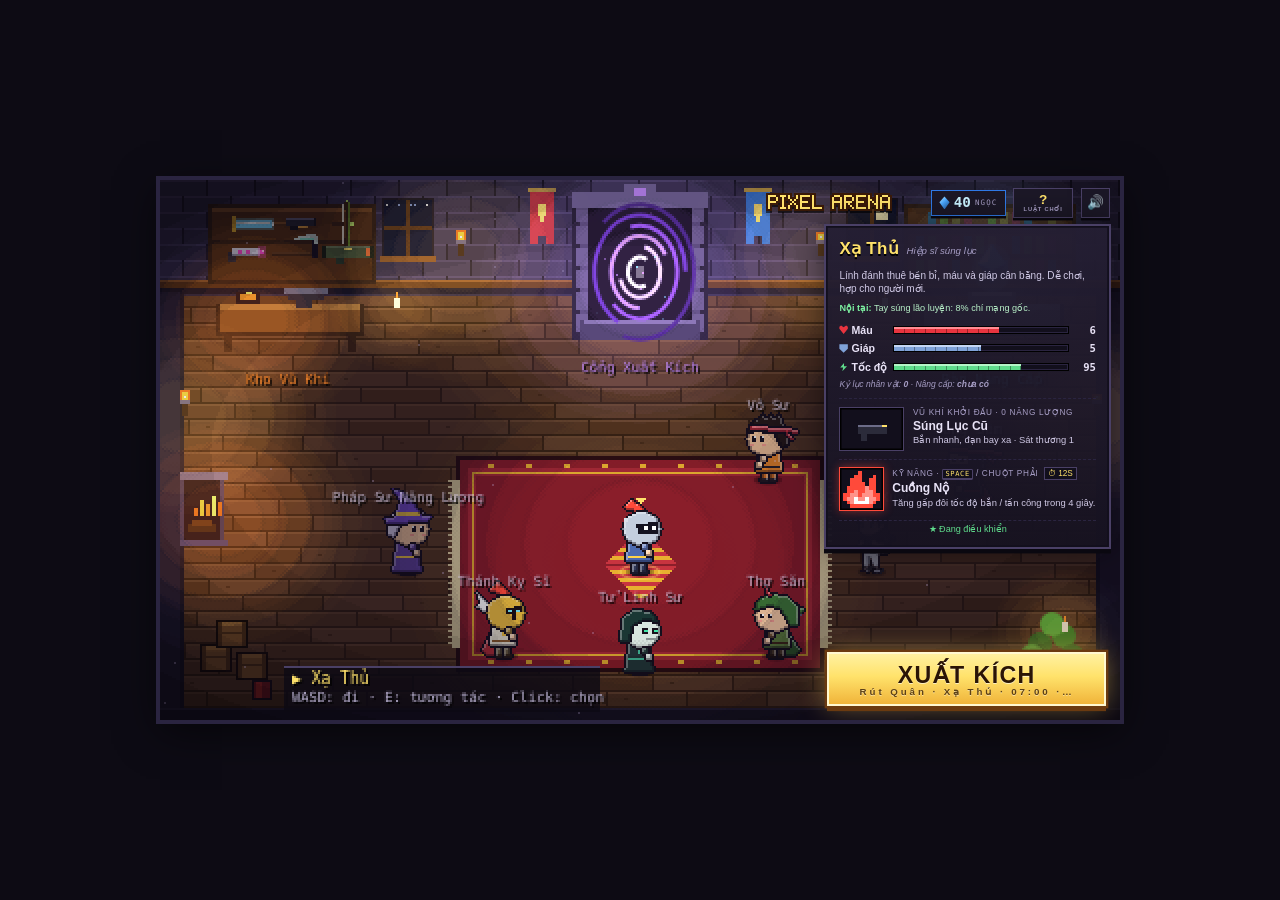
==== commit ae9121e6: "Cap nhat Pixel Arena 20/11/2026 22:28:32,44" ====
--- a/game/index.html
+++ b/game/index.html
@@ -11,7 +11,15 @@
   <meta name="apple-mobile-web-app-title" content="Pixel Arena" />
   <link rel="manifest" href="manifest.webmanifest" />
   <title>Pixel Arena</title>
-  <link rel="stylesheet" href="style.css" />
+  <!-- ============================================================================
+       PHIÊN BẢN GAME — MỖI LẦN CẬP NHẬT CODE / CSS HÃY TĂNG SỐ NÀY (vd 5.1.2 -> 5.1.3).
+       Mọi file .js và style.css được tải kèm "?v=<số phiên bản>" nên trình duyệt (và GitHub Pages)
+       buộc phải tải bản mới, không dùng lại bản cũ trong bộ nhớ đệm.
+       ============================================================================ -->
+  <script>
+    window.GAME_VERSION = "5.1.2";
+    document.write('<link rel="stylesheet" href="style.css?v=' + window.GAME_VERSION + '" />');
+  </script>
 </head>
 <body>
   <!-- #stage bọc canvas + các màn hình HTML phủ lên trên (menu, game over). JS chỉnh kích thước theo cửa sổ. -->
@@ -22,7 +30,7 @@
     <!-- ============================================================================
          SẢNH CHỜ (LOBBY) — căn phòng được vẽ trên canvas (src/lobby.js); các lớp HTML bên dưới phủ lên trên:
          thanh trên cùng (Ngọc, Luật chơi, Âm thanh), thẻ thông tin nhân vật, nút Vào Trận Nhanh, các bảng
-         Kho Vũ Khí / Bàn Nâng Cấp / Cổng Dịch Chuyển.
+         Kho Vũ Khí / Bàn Nâng Cấp / Cổng Xuất Kích (chọn chế độ Nhảy Dù Rút Quân / Giải Trí + Túi Chiến Thuật).
          ============================================================================ -->
     <section id="menu" class="screen lobby hidden" aria-label="Sảnh chờ">
       <header class="lobby-bar">
@@ -78,7 +86,7 @@
         <p id="info-hint" class="info-hint">Bấm <kbd>E</kbd> để điều khiển nhân vật này</p>
       </aside>
 
-      <button id="quick-btn" class="btn-start btn-quick" type="button">VÀO TRẬN NHANH<small id="quick-sub">ENTER</small></button>
+      <button id="quick-btn" class="btn-start btn-quick" type="button"><span id="quick-label">XUẤT KÍCH</span><small id="quick-sub">ENTER</small></button>
 
       <!-- Bảng dùng chung cho 3 trạm trong phòng -->
       <div id="lobby-panel" class="lobby-modal hidden" role="dialog" aria-modal="true" aria-labelledby="lp-title">
@@ -103,11 +111,40 @@
             <div id="upgrade-list" class="upgrade-list"></div>
           </div>
 
-          <!-- CỔNG DỊCH CHUYỂN: chọn bản đồ & độ khó -->
+          <!-- CỔNG XUẤT KÍCH: chọn CHẾ ĐỘ (Nhảy Dù Rút Quân / Giải Trí), trang bị Túi Chiến Thuật, độ khó -->
           <div id="lp-portal" class="lp-body hidden">
-            <p class="lp-sub">Chọn nơi xuất trận cho <b id="portal-char" class="c-gold">—</b>. Phím <kbd>←</kbd><kbd>→</kbd>: bản đồ · <kbd>↑</kbd><kbd>↓</kbd>: độ khó · <kbd>Enter</kbd>: vào trận.</p>
+            <div class="mode-tabs" role="tablist" aria-label="Chọn chế độ chơi">
+              <button id="mode-extract" class="mode-tab" role="tab" type="button"><b>Nhảy Dù Rút Quân</b><small>Nhiệm vụ · 5–10 phút · mang đồ về Kho</small></button>
+              <button id="mode-arcade" class="mode-tab" role="tab" type="button"><b>Chế Độ Giải Trí</b><small>Sinh tồn theo đợt như bản cũ</small></button>
+            </div>
+
+            <!-- RÚT QUÂN: Kho Đồ (trái) -> Túi Chiến Thuật 4 ô (phải). Dữ liệu: src/stash.js -->
+            <div id="pp-extract" class="kit">
+              <section class="kit-stash" aria-label="Kho Đồ">
+                <h3 class="kit-h">Kho Đồ <small>bấm để bỏ vào túi</small></h3>
+                <div id="stash-items" class="stash-items"></div>
+                <h3 class="kit-h">Súng trong Kho <small id="stash-wcount">0</small></h3>
+                <div id="stash-weapons" class="stash-weapons"></div>
+              </section>
+              <section class="kit-bag" aria-label="Túi Chiến Thuật">
+                <h3 class="kit-h">Túi Chiến Thuật <small>bấm ô để bớt</small></h3>
+                <div id="bag-slots" class="bag-slots"></div>
+                <p id="bag-weapon" class="bag-weapon"></p>
+                <div class="dur-row">
+                  <span class="kit-label">Thời lượng</span>
+                  <div id="dur-btns" class="dur-btns">
+                    <button type="button" data-min="5">05:00</button>
+                    <button type="button" data-min="7">07:00</button>
+                    <button type="button" data-min="10">10:00</button>
+                  </div>
+                </div>
+                <p class="risk-note">Tử trận là mất hết đồ trong túi và đồ nhặt được. Rút quân thành công thì mọi thứ về Kho.</p>
+              </section>
+            </div>
+
+            <p id="portal-hint" class="lp-sub">Chọn nơi xuất trận cho <b id="portal-char" class="c-gold">—</b>. Phím <kbd>←</kbd><kbd>→</kbd>: bản đồ · <kbd>↑</kbd><kbd>↓</kbd>: độ khó · <kbd>Enter</kbd>: vào trận.</p>
             <div class="portal-row">
-              <div class="map-picker" aria-label="Chọn bản đồ">
+              <div id="pp-map" class="map-picker" aria-label="Chọn bản đồ">
                 <button id="map-prev" class="nav-arrow map-arrow" type="button" aria-label="Bản đồ trước">&lt;</button>
                 <div class="map-info">
                   <canvas id="map-preview" width="40" height="22" aria-hidden="true"></canvas>
@@ -130,7 +167,7 @@
               </div>
             </div>
             <p id="portal-loadout" class="lp-sub portal-loadout"></p>
-            <button id="start-btn" class="btn-start portal-start" type="button">VÀO TRẬN<small>START</small></button>
+            <button id="start-btn" class="btn-start portal-start" type="button"><span id="start-label">LÊN MÁY BAY</span><small>ENTER</small></button>
           </div>
         </div>
       </div>
@@ -166,6 +203,30 @@
     </section>
 
     <!-- ============================================================================
+         TỔNG KẾT RÚT QUÂN — hiện khi lên trực thăng thành công hoặc tử trận (chế độ Nhảy Dù Rút Quân)
+         ============================================================================ -->
+    <section id="xresult" class="screen hidden" aria-label="Tổng kết rút quân">
+      <div class="xr-card">
+        <p id="xr-kicker" class="xr-kicker">Vùng Dịch Z-07</p>
+        <h2 id="xr-title" class="xr-title">RÚT QUÂN THÀNH CÔNG</h2>
+        <p id="xr-sub" class="xr-sub"></p>
+        <dl class="xr-stats">
+          <div><dt>Nhiệm vụ</dt><dd id="xr-missions">0/0</dd></div>
+          <div><dt>Thời gian</dt><dd id="xr-time">0:00</dd></div>
+          <div><dt>Hạ gục</dt><dd id="xr-kills">0</dd></div>
+          <div><dt>Điểm</dt><dd id="xr-score">0</dd></div>
+          <div><dt>Ngọc nhận được</dt><dd id="xr-gems" class="c-gem">+0</dd></div>
+        </dl>
+        <h3 id="xr-haul-h" class="xr-h">Mang về Kho Đồ</h3>
+        <div id="xr-haul" class="xr-haul"></div>
+        <div class="go-buttons">
+          <button id="xr-again" class="btn-start" type="button">XUẤT KÍCH TIẾP<small>Enter</small></button>
+          <button id="xr-home" class="btn-secondary" type="button">VỀ SẢNH<small>Esc</small></button>
+        </div>
+      </div>
+    </section>
+
+    <!-- ============================================================================
          LÊN CẤP — chọn 1 trong 3 thẻ nâng cấp (game tạm dừng). Thẻ định nghĩa trong src/perks.js
          ============================================================================ -->
     <section id="levelup" class="screen hidden" aria-label="Lên cấp">
@@ -203,11 +264,20 @@
           <section>
             <h3>🏠 Sảnh chờ</h3>
             <p>Đi lại trong phòng bằng <kbd>WASD</kbd> (điện thoại: chạm sàn). Lại gần nhân vật khác + <kbd>E</kbd> (hoặc click) để <b>đổi nhân vật</b>.</p>
-            <p><b>Kho Vũ Khí</b> (góc trái): dùng <b class="c-gem">Ngọc</b> chế tạo vũ khí, chọn 1 khẩu làm vũ khí phụ mang vào trận · <b>Bàn Nâng Cấp</b> (góc phải): nâng Máu / Giáp / Hồi chiêu / Vũ khí khởi đầu cho từng nhân vật · <b>Cổng Dịch Chuyển</b>: chọn bản đồ, độ khó rồi xuất trận. Nút <b>Vào Trận Nhanh</b> / <kbd>Enter</kbd> để đi ngay.</p>
+            <p><b>Kho Vũ Khí</b> (góc trái): dùng <b class="c-gem">Ngọc</b> chế tạo vũ khí (có cả 17 súng Pixel Armory và 5 vũ khí cận chiến), chọn 1 khẩu làm vũ khí phụ · <b>Bàn Nâng Cấp</b> (góc phải): nâng Máu / Giáp / Hồi chiêu / Vũ khí khởi đầu · <b>Cổng Xuất Kích</b>: chọn chế độ, trang bị, độ khó rồi xuất trận. Nút <b>Xuất Kích</b> / <kbd>Enter</kbd> để đi ngay với trang bị đã chọn.</p>
+            <p>Thanh <b>Máu · Giáp · Năng Lượng</b> hiển thị theo <b>%</b>.</p>
             <p><b class="c-gem">Ngọc</b> nhận sau mỗi trận theo điểm, số đợt và số Boss đã hạ — được lưu vĩnh viễn.</p>
           </section>
-          <section>
-            <h3>🎯 Mục tiêu</h3>
+          <section class="rules-extract">
+            <h3>Nhảy Dù – Nhiệm Vụ – Rút Quân (chế độ chính)</h3>
+            <p><b>Trước trận:</b> ở <b>Cổng Xuất Kích</b> chọn đồ từ <b>Kho Đồ</b> bỏ vào <b>Túi Chiến Thuật</b> 4 ô (<kbd>Z</kbd> <kbd>X</kbd> <kbd>C</kbd> <kbd>V</kbd> hoặc <kbd>3</kbd>–<kbd>6</kbd>), chọn 1 súng trong Kho (tùy chọn) và thời lượng 5 / 7 / 10 phút. Lên máy bay, click chọn <b>Điểm Nhảy Dù</b> trên bản đồ chiến thuật.</p>
+            <p><b>Trong trận:</b> làm 2–3 nhiệm vụ — <span class="c-gold">Chiếm Cứ Điểm</span> (đứng trong vòng tới 100%), <span style="color:#5fdc8c">Cứu Người Sống Sót</span> (diệt đàn vây quanh rồi <kbd>E</kbd>), <span style="color:#c84aff">Phá Hủy Ổ Dịch</span> hoặc <span style="color:#4ac8ff">Tải Dữ Liệu Hộp Đen</span>. Lục <b>Hòm Tiếp Tế / Túi Y Tế</b> bằng <kbd>E</kbd>. Súng thật có băng đạn — <kbd>R</kbd> để nạp.</p>
+            <p><b>Zombie</b> đi thành đàn 5–6 con. Thấy bạn hoặc nghe tiếng súng to là cả đàn hú lên (<b class="c-red">!</b>) và lao tới bao vây. Zombie Phun Độc chết thì nổ axit; Zombie Đột Biến Khổng Lồ xuất hiện giữa trận.</p>
+            <p><b>Rút quân:</b> xong 1 nhiệm vụ thì <b style="color:#5fdc8c">Điểm Rút Quân</b> mở. Đứng trong bãi đáp bấm <kbd>E</kbd> bắn pháo sáng, cầm cự <b>15 giây</b> trước đợt zombie cuối, rồi chạy lên trực thăng. Hết giờ: vùng độc và không kích bao trùm bản đồ.</p>
+            <p><b>Thành công:</b> đồ còn trong túi + mọi thứ nhặt được về Kho, nhận Ngọc. <b class="c-red">Tử trận:</b> mất toàn bộ đồ mang theo trong ván (giữ nhân vật, vũ khí khởi đầu và đồ cất ở nhà).</p>
+          </section>
+          <section>
+            <h3>🎯 Chế độ Giải Trí — mục tiêu</h3>
             <p>Sống sót càng lâu càng tốt và ghi thật nhiều điểm. Hết Máu là thua (trừ khi có thẻ <b>Lông Phượng Hoàng</b>). <b>Giáp</b> đỡ đòn trước Máu và tự hồi nếu không trúng đòn vài giây.</p>
           </section>
           <section>
@@ -248,7 +318,7 @@
           </section>
           <section>
             <h3>🎮 Điều khiển</h3>
-            <p class="controls-desktop-only">WASD: chạy · Chuột trái: tấn công (giữ để tích lực) · <kbd>Space</kbd> / chuột phải: kỹ năng · <kbd>Shift</kbd>: lướt · <kbd>E</kbd>: nhặt / mua / cầu phúc · <kbd>G</kbd>: ghép vũ khí · <kbd>Q</kbd>: đổi vũ khí · <kbd>P</kbd>/<kbd>Esc</kbd>: tạm dừng · <kbd>M</kbd>: tắt tiếng · <kbd>L</kbd>: tắt/bật ánh sáng · <kbd>H</kbd>: thông số.</p>
+            <p class="controls-desktop-only">WASD: chạy · Chuột trái: tấn công (giữ để tích lực) · <kbd>Space</kbd> / chuột phải: kỹ năng · <kbd>Shift</kbd>: lướt · <kbd>E</kbd>: nhặt / mở hòm / giải cứu / gọi trực thăng · <kbd>R</kbd>: nạp đạn · <kbd>Z</kbd><kbd>X</kbd><kbd>C</kbd><kbd>V</kbd>: dùng đồ trong túi · <kbd>G</kbd>: ghép vũ khí · <kbd>Q</kbd>: đổi vũ khí · <kbd>P</kbd>/<kbd>Esc</kbd>: tạm dừng · <kbd>M</kbd>: tắt tiếng · <kbd>L</kbd>: tắt/bật ánh sáng · <kbd>H</kbd>: thông số.</p>
             <p>Điện thoại (xoay ngang): ngón trái kéo để chạy · ngón phải kéo để ngắm &amp; bắn (giữ để tích lực) · nút bên phải: Kỹ năng / Lướt / Đổi súng / <b>E</b> nhặt / <b>GHÉP</b>.</p>
           </section>
         </div>
@@ -264,7 +334,29 @@
   </div>
 
   <!-- characters.js + main.js là ES module (import thư viện pixelfx) nên phải chạy qua web server
-       (dùng Chay_Game.bat), không mở trực tiếp bằng file:// -->
-  <script type="module" src="main.js"></script>
+       (dùng Chay_Game.bat), không mở trực tiếp bằng file://
+       Bộ nạp dưới đây gắn "?v=GAME_VERSION" cho mọi module qua import map (thêm file .js mới thì thêm tên vào CODE_FILES). -->
+  <script>
+    (function () {
+      var CODE_FILES = [
+        "main.js", "fx-config.js", "characters.js", "src/actors.js", "src/ambient.js", "src/animation.js",
+        "src/chibi.js", "src/deploy.js", "src/effects.js", "src/enemies.js", "src/extractMap.js", "src/extraction.js",
+        "src/fx-atlas.generated.js", "src/fxbake.js", "src/guns.js", "src/hordeAI.js", "src/hud.js", "src/lobby.js",
+        "src/loot.js", "src/missions.js", "src/perks.js", "src/pool.js", "src/progress.js", "src/rarity.js",
+        "src/shop.js", "src/spatial.js", "src/spritesheet.js", "src/stash.js", "src/touch.js", "src/util.js",
+        "src/weapons.js", "src/world.js"
+      ];
+      var v = "?v=" + window.GAME_VERSION, map = { imports: {} };
+      CODE_FILES.forEach(function (f) { map.imports["./" + f] = "./" + f + v; });
+      var im = document.createElement("script");
+      im.type = "importmap";
+      im.textContent = JSON.stringify(map);
+      document.body.appendChild(im);
+      var main = document.createElement("script");
+      main.type = "module";
+      main.src = "main.js" + v;
+      document.body.appendChild(main);
+    })();
+  </script>
 </body>
 </html>
--- a/game/style.css
+++ b/game/style.css
@@ -131,11 +131,12 @@
 .lobby-modal {
   position: absolute; inset: 0;
   display: grid; place-items: center;
+  grid-template: 100% / 100%;   /* hàng lưới = đúng chiều cao màn -> max-height của thẻ có hiệu lực, danh sách dài thì cuộn */
   background: rgba(8, 6, 14, 0.55);
   animation: fadein 0.2s ease-out;
 }
 .lp-card {
-  width: 46em; max-height: calc(100% - 2em);
+  width: 46em; max-height: calc(100% - 2em); min-height: 0; overflow: hidden;
   display: flex; flex-direction: column; gap: 0.5em;
   padding: 0.7em 0.9em 0.8em;
   background: linear-gradient(180deg, rgba(36, 30, 51, 0.98), rgba(22, 18, 32, 0.98));
@@ -147,7 +148,7 @@
 .lp-head { display: flex; align-items: center; gap: 0.6em; }
 .lp-head h2 { font-size: 1.1em; color: var(--gold); letter-spacing: 0.08em; text-shadow: 0 0.1em 0 #000; }
 .lp-head .btn-icon { width: 1.9em; height: 1.9em; font-size: 0.8em; }
-.lp-body { display: flex; flex-direction: column; gap: 0.5em; min-height: 0; overflow-y: auto; scrollbar-width: thin; }
+.lp-body { display: flex; flex-direction: column; gap: 0.5em; min-height: 0; overflow-y: auto; scrollbar-width: thin; padding-bottom: 0.35em; /* chừa chỗ viền nút đang chọn */ }
 .lp-sub { font-size: 0.64em; color: #cfc8e4; }
 .lp-h3 { font-size: 0.7em; color: var(--gold); margin-top: 0.2em; }
 .lp-h3 small { color: var(--muted); font-weight: 400; }
@@ -705,3 +706,134 @@
   body.is-touch .rotate-hint { display: flex; }
   body.is-touch #stage { visibility: hidden; }
 }
+
+/* =====================================================================================
+   BẢN 5.0 — CHẾ ĐỘ NHẢY DÙ RÚT QUÂN
+   Bảng màu "đồ quân dụng": vải ô-liu, chữ in khuôn kaki, cam tín hiệu (rủi ro), xanh bộ đàm (rút quân)
+   ===================================================================================== */
+:root {
+  --olive: #3d4a26;
+  --olive-dark: #232b15;
+  --khaki: #c8b47a;
+  --signal: #ff8a2a;
+  --radio: #5fdc8c;
+}
+
+/* ---------- Tab chọn chế độ ---------- */
+.lobby-modal[data-kind="portal"].is-extract .lp-card { width: 46em; }
+.mode-tabs { display: grid; grid-template-columns: 1.25fr 1fr; gap: 0.4em; }
+.mode-tab {
+  display: flex; flex-direction: column; align-items: flex-start; gap: 0.1em;
+  padding: 0.45em 0.7em; text-align: left;
+  background: #120f1c; border: 0.12em solid var(--line-dark); color: var(--muted);
+}
+.mode-tab b { font-size: 0.78em; letter-spacing: 0.04em; }
+.mode-tab small { font-size: 0.52em; }
+.mode-tab:hover { border-color: var(--line); color: var(--text); }
+.mode-tab[aria-selected="true"] { color: var(--text); border-color: var(--gold); background: linear-gradient(180deg, #2a2338, #1a1526); box-shadow: inset 0 -0.18em 0 var(--gold); }
+#mode-extract[aria-selected="true"] { border-color: var(--radio); box-shadow: inset 0 -0.18em 0 var(--radio); background: linear-gradient(180deg, #1e2a1c, #141a12); }
+#mode-extract[aria-selected="true"] b { color: var(--radio); }
+
+/* ---------- Bộ đồ: Kho (trái) · Túi (phải) ---------- */
+.kit { display: grid; grid-template-columns: 1fr 1.05fr; gap: 0.6em; }
+.kit section { display: flex; flex-direction: column; gap: 0.35em; padding: 0.5em 0.55em; background: #120f1c; border: 0.12em solid var(--line-dark); }
+.kit-h { font-size: 0.64em; color: var(--khaki); letter-spacing: 0.05em; display: flex; justify-content: space-between; align-items: baseline; gap: 0.5em; }
+.kit-h small { font-weight: 400; color: var(--muted); font-size: 0.85em; }
+.kit-label { font-size: 0.56em; color: var(--muted); }
+.stash-items { display: grid; grid-template-columns: repeat(5, 1fr); gap: 0.3em; }
+.stash-item {
+  position: relative; display: flex; flex-direction: column; align-items: center; gap: 0.1em;
+  padding: 0.3em 0.1em 0.2em; background: #1a1526; border: 0.1em solid var(--line-dark);
+}
+.stash-item canvas { width: 2em; height: 2em; image-rendering: pixelated; }
+.stash-item b { font-family: Consolas, monospace; font-size: 0.6em; color: var(--text); }
+.stash-item span { font-size: 0.42em; color: var(--muted); text-align: center; line-height: 1.1; }
+.stash-item:hover:not(:disabled) { border-color: var(--khaki); background: #221c30; }
+.stash-item:disabled { opacity: 0.35; cursor: default; }
+.stash-item .free { position: absolute; top: 0.15em; right: 0.3em; font-family: Consolas, monospace; font-size: 0.5em; color: var(--radio); }
+.stash-weapons { display: flex; flex-wrap: wrap; gap: 0.3em; max-height: 6.6em; overflow-y: auto; scrollbar-width: thin; }
+.stash-weapon {
+  --r-color: #c4cede;
+  display: flex; align-items: center; gap: 0.3em; padding: 0.15em 0.35em 0.15em 0.2em;
+  background: #1a1526; border: 0.1em solid var(--line-dark); border-left: 0.25em solid var(--r-color);
+  font-size: 0.5em; color: var(--text);
+}
+.stash-weapon canvas { width: 3.6em; height: 2.2em; image-rendering: pixelated; }
+.stash-weapon.on { border-color: var(--radio); box-shadow: 0 0 0.6em rgba(95, 220, 140, 0.35); }
+.stash-weapon:hover { filter: brightness(1.15); }
+.stash-empty { font-size: 0.55em; color: var(--muted); font-style: italic; }
+
+/* Túi Chiến Thuật: 4 ngăn vải ô-liu, viền chỉ khâu nét đứt, phím in khuôn — điểm nhấn của bảng */
+.bag-slots { display: grid; grid-template-columns: repeat(4, 1fr); gap: 0.35em; padding: 0.4em; background: var(--olive-dark); border: 0.12em solid #0f120a; box-shadow: inset 0 0.2em 0 rgba(0, 0, 0, 0.35); }
+.bag-slot {
+  position: relative; aspect-ratio: 1 / 1;
+  display: grid; place-items: center;
+  background: repeating-linear-gradient(45deg, var(--olive) 0 0.2em, #36421f 0.2em 0.4em);
+  border: 0.12em dashed var(--khaki);
+  outline: 0.12em solid #0f120a;
+}
+.bag-slot canvas { width: 2.4em; height: 2.4em; image-rendering: pixelated; }
+.bag-slot .key { position: absolute; top: 0.15em; left: 0.25em; font-family: Consolas, monospace; font-size: 0.62em; font-weight: 900; color: var(--khaki); text-shadow: 0 0.08em 0 #000; }
+.bag-slot .cnt { position: absolute; right: 0.25em; bottom: 0.1em; font-family: Consolas, monospace; font-size: 0.66em; font-weight: 700; color: #fff; text-shadow: 0 0.08em 0 #000; }
+.bag-slot.empty { background: #1e2412; border-style: dotted; border-color: #5a6a3a; }
+.bag-slot.empty .key { color: #5a6a3a; }
+.bag-slot:not(.empty):hover { filter: brightness(1.2); }
+.bag-weapon { font-size: 0.56em; color: var(--muted); min-height: 1.2em; }
+.bag-weapon b { color: var(--text); }
+.dur-row { display: flex; align-items: center; gap: 0.6em; }
+.dur-btns { display: flex; gap: 0.3em; }
+.dur-btns button {
+  font-family: Consolas, monospace; font-size: 0.66em; font-weight: 700; padding: 0.25em 0.55em;
+  background: #1a1526; color: var(--muted); border: 0.1em solid var(--line-dark);
+}
+.dur-btns button.on { color: #0f120a; background: var(--khaki); border-color: var(--khaki); }
+.risk-note { font-size: 0.52em; color: var(--signal); line-height: 1.3; border-top: 0.1em dashed var(--line-dark); padding-top: 0.35em; }
+.lobby-modal.is-extract .map-picker { display: none; }
+.lobby-modal.is-extract .portal-row { flex-direction: row; justify-content: center; }
+.lobby-modal.is-extract #start-btn { background: linear-gradient(180deg, #8ae8a8, var(--radio)); border-color: #2a7a44; color: #0b2a14; }
+
+/* ---------- Tổng kết rút quân ---------- */
+#xresult {
+  display: grid; place-items: center;
+  background: radial-gradient(ellipse at center, rgba(14, 40, 22, 0.72), rgba(6, 10, 8, 0.9));
+  animation: fadein 0.35s ease-out;
+}
+#xresult.fail { background: radial-gradient(ellipse at center, rgba(40, 6, 14, 0.72), rgba(8, 6, 12, 0.9)); }
+.xr-card {
+  text-align: center; min-width: 26em; max-width: 34em;
+  padding: 1em 1.8em 1.2em;
+  background: linear-gradient(180deg, rgba(30, 36, 28, 0.97), rgba(16, 20, 16, 0.97));
+  border: 0.15em solid #2a7a44;
+  box-shadow: inset 0 0 0 0.12em #0b120c, 0 0.3em 0 #050805;
+  animation: pop 0.3s cubic-bezier(.2, .9, .3, 1.3);
+}
+#xresult.fail .xr-card { background: linear-gradient(180deg, rgba(36, 30, 51, 0.97), rgba(22, 18, 32, 0.97)); border-color: #7a2a3a; }
+.xr-kicker { font-size: 0.6em; letter-spacing: 0.08em; color: var(--khaki); }
+.xr-title { font-size: 2em; letter-spacing: 0.1em; color: var(--radio); text-shadow: 0 0.08em 0 #0b2a14, 0 0 0.6em rgba(95, 220, 140, 0.45); }
+#xresult.fail .xr-title { color: #ff4a5a; text-shadow: 0 0.08em 0 #4a0a14, 0 0 0.6em rgba(255, 60, 80, 0.5); }
+.xr-sub { font-size: 0.68em; color: #cfc8e4; margin-top: 0.15em; }
+.xr-stats { display: grid; grid-template-columns: repeat(5, minmax(0, 1fr)); gap: 0.4em; margin: 0.8em 0 0.7em; }
+.xr-stats div { background: rgba(0, 0, 0, 0.3); border: 0.1em solid rgba(255, 255, 255, 0.08); padding: 0.3em 0.2em; }
+.xr-stats dt { font-size: 0.5em; color: var(--muted); }
+.xr-stats dd { font-family: Consolas, monospace; font-size: 0.95em; font-weight: 700; color: var(--gold); }
+.xr-h { font-size: 0.66em; color: var(--khaki); text-align: left; margin-bottom: 0.3em; }
+#xresult.fail .xr-h { color: #ff7a7a; }
+.xr-haul { display: flex; flex-wrap: wrap; gap: 0.3em; min-height: 2.6em; margin-bottom: 0.9em; padding: 0.35em; background: rgba(0, 0, 0, 0.3); border: 0.1em dashed rgba(200, 180, 122, 0.35); }
+.xr-haul .hi { display: flex; align-items: center; gap: 0.2em; padding: 0.15em 0.35em; background: rgba(255, 255, 255, 0.05); font-family: Consolas, monospace; font-size: 0.6em; color: #fff; }
+.xr-haul canvas { width: 2em; height: 2em; image-rendering: pixelated; }
+.xr-haul canvas.wide { width: 3.6em; }
+#xresult.fail .xr-haul .hi { opacity: 0.55; text-decoration: line-through; }
+.xr-haul .none { font-size: 0.6em; color: var(--muted); font-style: italic; align-self: center; }
+
+/* ---------- Nút cảm ứng: Túi Chiến Thuật + Nạp đạn (chỉ hiện ở chế độ Rút Quân) ---------- */
+.t-bagrow { position: absolute; left: 50%; bottom: 0.6em; transform: translateX(-50%); display: flex; gap: 0.4em; z-index: 6; }
+.t-bagrow.hidden { display: none; }
+.t-bag, .t-reload {
+  width: 3.2em; height: 3.2em; display: grid; place-items: center; position: relative;
+  background: rgba(35, 43, 21, 0.85); border: 0.12em dashed var(--khaki); color: var(--khaki);
+  font-family: Consolas, monospace; font-size: 0.8em; font-weight: 900;
+}
+.t-bag canvas { width: 2em; height: 2em; image-rendering: pixelated; }
+.t-bag .cnt { position: absolute; right: 0.2em; bottom: 0.05em; font-size: 0.7em; color: #fff; }
+.t-bag.empty { opacity: 0.35; }
+.t-reload { border-style: solid; border-color: var(--signal); color: var(--signal); }
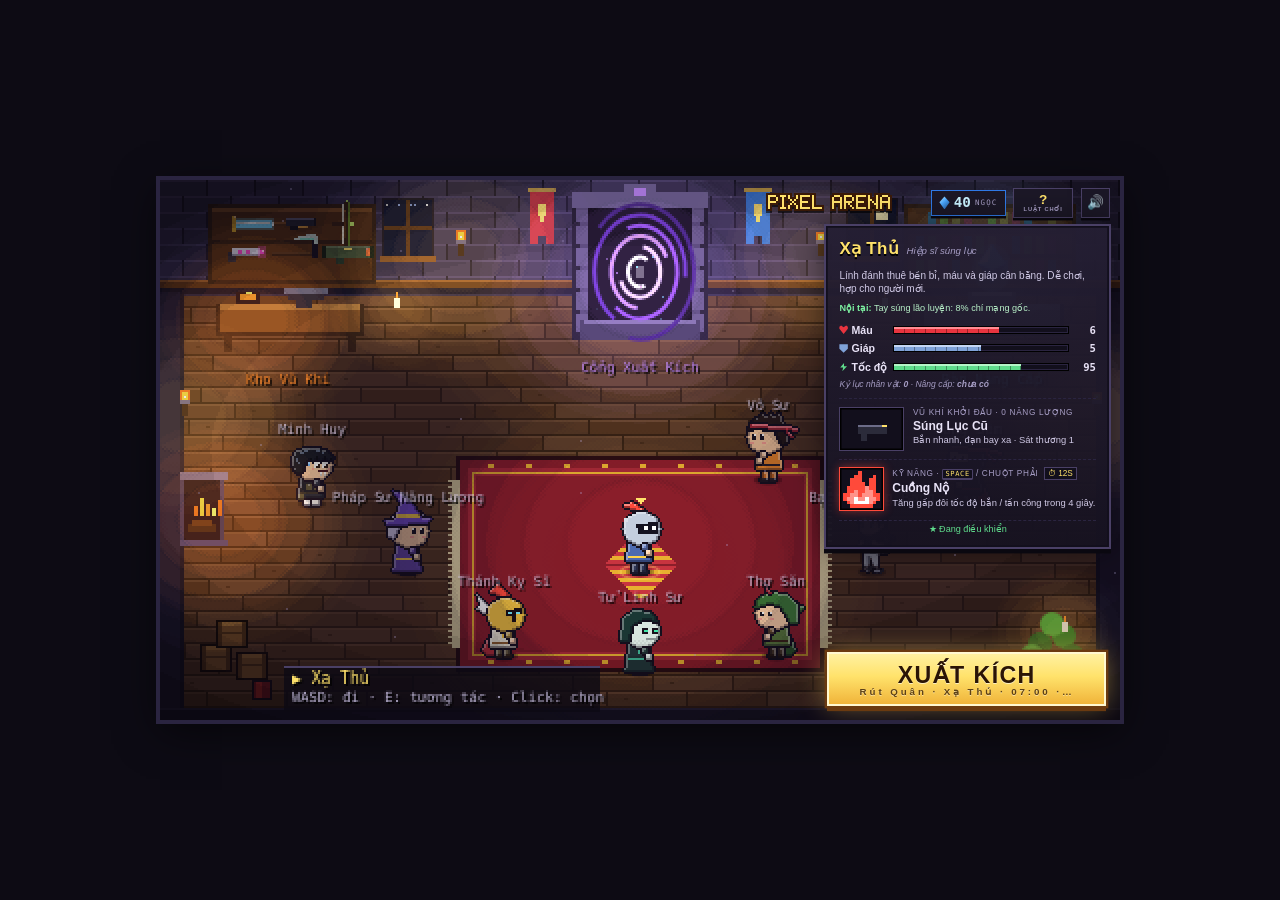
==== commit d8ba8c11: "Cap nhat Pixel Arena 21/11/2026 18:05:00,63" ====
--- a/game/index.html
+++ b/game/index.html
@@ -17,7 +17,10 @@
        buộc phải tải bản mới, không dùng lại bản cũ trong bộ nhớ đệm.
        ============================================================================ -->
   <script>
-    window.GAME_VERSION = "5.1.2";
+    window.GAME_VERSION = "5.4.0";
+    // Chạy trên máy nhà (Chay_Game.bat / localhost): luôn tải code mới nhất + tự tải lại khi có bản cập nhật
+    window.DEV_LOCAL = /^(localhost|127\.0\.0\.1|\[::1\])$/.test(location.hostname);
+    if (window.DEV_LOCAL) window.GAME_VERSION += "-dev" + Date.now();
     document.write('<link rel="stylesheet" href="style.css?v=' + window.GAME_VERSION + '" />');
   </script>
 </head>
@@ -100,6 +103,10 @@
           <!-- KHO VŨ KHÍ: chế tạo bằng Ngọc + chọn vũ khí phụ -->
           <div id="lp-armory" class="lp-body hidden">
             <p class="lp-sub">Dùng <b>Ngọc</b> chế tạo vũ khí, rồi chọn 1 khẩu làm <b>VŨ KHÍ PHỤ</b> (ô 2) mang vào trận. Vũ khí tốn <b class="c-energy">Năng Lượng</b> mỗi phát (cận chiến miễn phí).</p>
+            <section class="parts-box" aria-label="Phụ kiện súng">
+              <h3 class="lp-h3">Phụ Kiện Súng <small>— nền móng cho <b>Xưởng Vũ Khí</b> (sắp mở): gắn vào súng để đổi chỉ số</small></h3>
+              <div id="parts-row" class="parts-row"></div>
+            </section>
             <div id="armory-grid" class="armory-grid"></div>
             <h3 class="lp-h3">⚒ Công thức GHÉP trong trận <small>(2 khẩu cùng ★2 trở lên)</small></h3>
             <ul id="recipe-list" class="recipe-list"></ul>
@@ -115,32 +122,23 @@
           <div id="lp-portal" class="lp-body hidden">
             <div class="mode-tabs" role="tablist" aria-label="Chọn chế độ chơi">
               <button id="mode-extract" class="mode-tab" role="tab" type="button"><b>Nhảy Dù Rút Quân</b><small>Nhiệm vụ · 5–10 phút · mang đồ về Kho</small></button>
-              <button id="mode-arcade" class="mode-tab" role="tab" type="button"><b>Chế Độ Giải Trí</b><small>Sinh tồn theo đợt như bản cũ</small></button>
+              <button id="mode-arcade" class="mode-tab" role="tab" type="button"><b>Chế Độ Giải Trí</b><small>Đánh theo đợt · lên cấp · đánh Boss</small></button>
             </div>
 
-            <!-- RÚT QUÂN: Kho Đồ (trái) -> Túi Chiến Thuật 4 ô (phải). Dữ liệu: src/stash.js -->
-            <div id="pp-extract" class="kit">
-              <section class="kit-stash" aria-label="Kho Đồ">
-                <h3 class="kit-h">Kho Đồ <small>bấm để bỏ vào túi</small></h3>
-                <div id="stash-items" class="stash-items"></div>
-                <h3 class="kit-h">Súng trong Kho <small id="stash-wcount">0</small></h3>
-                <div id="stash-weapons" class="stash-weapons"></div>
-              </section>
-              <section class="kit-bag" aria-label="Túi Chiến Thuật">
-                <h3 class="kit-h">Túi Chiến Thuật <small>bấm ô để bớt</small></h3>
-                <div id="bag-slots" class="bag-slots"></div>
-                <p id="bag-weapon" class="bag-weapon"></p>
-                <div class="dur-row">
-                  <span class="kit-label">Thời lượng</span>
-                  <div id="dur-btns" class="dur-btns">
-                    <button type="button" data-min="5">05:00</button>
-                    <button type="button" data-min="7">07:00</button>
-                    <button type="button" data-min="10">10:00</button>
-                  </div>
-                </div>
-                <p class="risk-note">Tử trận là mất hết đồ trong túi và đồ nhặt được. Rút quân thành công thì mọi thứ về Kho.</p>
-              </section>
-            </div>
+            <!-- GIỚI THIỆU CHẾ ĐỘ (2 tab cùng kích thước). Chọn đồ mang theo nằm trong KHOANG MÁY BAY (#cabin) -->
+            <ol id="pp-brief" class="brief" aria-label="Nhảy Dù Rút Quân gồm các bước">
+              <li><b>1 · Lên máy bay</b><span>Vào khoang, chọn đồ từ Kho bỏ vào Túi Chiến Thuật, chọn thời lượng ván.</span></li>
+              <li><b>2 · Nhảy dù</b><span>Chọn điểm thả trên bản đồ chiến thuật, bung dù xuống vùng dịch.</span></li>
+              <li><b>3 · Làm nhiệm vụ</b><span>2–3 nhiệm vụ, lục hòm, nhặt đạn theo loại súng. Zombie đi thành bầy.</span></li>
+              <li><b>4 · Rút quân</b><span>Bắn pháo sáng, cầm cự chờ trực thăng. Về được thì mọi thứ vào Kho.</span></li>
+            </ol>
+            <ol id="pp-arcade" class="brief" aria-label="Chế Độ Giải Trí gồm các bước">
+              <li><b>1 · Chọn bản đồ</b><span>Mỗi bản đồ có địa hình và bẫy riêng. Chọn độ khó bên dưới.</span></li>
+              <li><b>2 · Đánh theo đợt</b><span>Quái kéo đến mỗi lúc một đông. Đạn không giới hạn.</span></li>
+              <li><b>3 · Lên cấp</b><span>Nhặt ngọc kinh nghiệm, chọn thẻ kỹ năng, mua đồ ở thương nhân.</span></li>
+              <li><b>4 · Hạ Boss</b><span>Cứ vài đợt lại có Boss. Thua cũng không mất gì trong Kho.</span></li>
+            </ol>
+            <p id="brief-stash" class="lp-sub brief-stash"></p>
 
             <p id="portal-hint" class="lp-sub">Chọn nơi xuất trận cho <b id="portal-char" class="c-gold">—</b>. Phím <kbd>←</kbd><kbd>→</kbd>: bản đồ · <kbd>↑</kbd><kbd>↓</kbd>: độ khó · <kbd>Enter</kbd>: vào trận.</p>
             <div class="portal-row">
@@ -176,6 +174,53 @@
     <!-- ============================================================================
          GAME OVER — hiện khi nhân vật hết máu
          ============================================================================ -->
+    <!-- KHOANG MÁY BAY (chế độ Rút Quân): cảnh vẽ trên canvas (src/cabin.js) + bảng chọn đồ bên phải.
+         Bấm LÊN MÁY BAY ở Cổng Xuất Kích -> vào đây -> CHỌN ĐIỂM NHẢY -> bản đồ chiến thuật (src/deploy.js) -->
+    <section id="cabin" class="screen cabin hidden" aria-label="Khoang máy bay">
+      <header class="cabin-top">
+        <div class="cabin-id"><span class="slot-kicker">Khoang chở quân</span><strong>C-130 · CÁNH DIỀU 07</strong></div>
+        <div class="cabin-gauges" aria-live="off">
+          <span>Độ cao <b id="cab-alt">3.200</b> m</span>
+          <span>Tốc độ <b id="cab-spd">520</b> km/h</span>
+          <span id="cab-eta-wrap">Tới vùng thả <b id="cab-eta">00:45</b></span>
+        </div>
+      </header>
+      <aside class="cabin-kit" aria-label="Trang bị trước khi nhảy">
+        <h2 class="cabin-h">TRANG BỊ <small>cho <b id="cab-char" class="c-gold">—</b> · độ khó <b id="cab-diff">—</b></small><button id="cab-kit-x" class="cab-kit-x" type="button" aria-label="Ẩn bảng trang bị">×</button></h2>
+        <div id="pp-extract" class="kit">
+          <section class="kit-stash" aria-label="Kho Đồ">
+            <h3 class="kit-h">Kho Đồ <small>bấm để bỏ vào túi</small></h3>
+            <div id="stash-items" class="stash-items"></div>
+            <h3 class="kit-h">Súng trong Kho <small id="stash-wcount">0</small></h3>
+            <div id="stash-weapons" class="stash-weapons"></div>
+          </section>
+          <section class="kit-bag" aria-label="Túi Chiến Thuật">
+            <h3 class="kit-h">Túi Chiến Thuật <small>bấm ô để bớt</small></h3>
+            <div id="bag-slots" class="bag-slots"></div>
+            <p id="bag-weapon" class="bag-weapon"></p>
+            <div class="dur-row">
+              <span class="kit-label">Thời lượng</span>
+              <div id="dur-btns" class="dur-btns">
+                <button type="button" data-min="5">05:00</button>
+                <button type="button" data-min="7">07:00</button>
+                <button type="button" data-min="10">10:00</button>
+              </div>
+            </div>
+            <p class="risk-note">Tử trận là mất hết đồ trong túi và đồ nhặt được. Rút quân thành công thì mọi thứ về Kho.</p>
+          </section>
+        </div>
+        <p id="cab-ammo" class="cab-ammo"></p>
+      </aside>
+      <footer class="cabin-bottom">
+        <button id="cab-back" class="cabin-back" type="button">← Về sảnh <small>Esc</small></button>
+        <button id="cab-toggle" class="cabin-back cab-toggle" type="button" aria-pressed="true">Ẩn trang bị <small>Tab</small></button>
+        <p id="cab-light" class="cab-light">Đèn đỏ · chuẩn bị</p>
+        <button id="cab-jump" class="btn-start cabin-jump" type="button"><span>CHỌN ĐIỂM NHẢY</span><small>ENTER</small></button>
+      </footer>
+      <p class="cab-hint">WASD / chạm sàn: đi lại · đứng cạnh thùng hàng <kbd>E</kbd>: trang bị · ra <b>cửa JUMP</b> cuối khoang <kbd>E</kbd>: nhảy dù</p>
+      <button id="cab-skip" class="cab-skip" type="button">Bỏ qua <small>Enter</small></button>
+    </section>
+
     <section id="gameover" class="screen hidden" aria-label="Thua cuộc">
       <div class="go-card">
         <h2 class="go-title">THẤT BẠI</h2>
@@ -270,7 +315,8 @@
           </section>
           <section class="rules-extract">
             <h3>Nhảy Dù – Nhiệm Vụ – Rút Quân (chế độ chính)</h3>
-            <p><b>Trước trận:</b> ở <b>Cổng Xuất Kích</b> chọn đồ từ <b>Kho Đồ</b> bỏ vào <b>Túi Chiến Thuật</b> 4 ô (<kbd>Z</kbd> <kbd>X</kbd> <kbd>C</kbd> <kbd>V</kbd> hoặc <kbd>3</kbd>–<kbd>6</kbd>), chọn 1 súng trong Kho (tùy chọn) và thời lượng 5 / 7 / 10 phút. Lên máy bay, click chọn <b>Điểm Nhảy Dù</b> trên bản đồ chiến thuật.</p>
+            <p><b>Trước trận:</b> ở <b>Cổng Xuất Kích</b> chọn độ khó rồi <b>LÊN MÁY BAY</b>. Trong <b>khoang máy bay</b> chọn đồ từ <b>Kho Đồ</b> bỏ vào <b>Túi Chiến Thuật</b> 4 ô (<kbd>Z</kbd> <kbd>X</kbd> <kbd>C</kbd> <kbd>V</kbd> hoặc <kbd>3</kbd>–<kbd>6</kbd>), chọn 1 súng trong Kho (tùy chọn) và thời lượng 5 / 7 / 10 phút. Bấm <b>CHỌN ĐIỂM NHẢY</b> rồi click chọn <b>Điểm Nhảy Dù</b> trên bản đồ chiến thuật.</p>
+            <p><b>Đạn theo loại:</b> mỗi súng dùng 1 loại đạn (súng lục, tiểu liên, súng trường, bắn tỉa, hoa cải, súng máy, pin năng lượng, đạn nổ). Số đạn hiện dạng <b>trong băng | dự trữ</b>, vạch màu cạnh số = loại đạn. Mang theo 2 băng dự trữ mỗi súng; hết thì nhặt <b>hộp đạn</b> trong hòm tiếp tế, zombie rơi ra, hoặc nhặt súng mới (kèm 1 băng).</p>
             <p><b>Trong trận:</b> làm 2–3 nhiệm vụ — <span class="c-gold">Chiếm Cứ Điểm</span> (đứng trong vòng tới 100%), <span style="color:#5fdc8c">Cứu Người Sống Sót</span> (diệt đàn vây quanh rồi <kbd>E</kbd>), <span style="color:#c84aff">Phá Hủy Ổ Dịch</span> hoặc <span style="color:#4ac8ff">Tải Dữ Liệu Hộp Đen</span>. Lục <b>Hòm Tiếp Tế / Túi Y Tế</b> bằng <kbd>E</kbd>. Súng thật có băng đạn — <kbd>R</kbd> để nạp.</p>
             <p><b>Zombie</b> đi thành đàn 5–6 con. Thấy bạn hoặc nghe tiếng súng to là cả đàn hú lên (<b class="c-red">!</b>) và lao tới bao vây. Zombie Phun Độc chết thì nổ axit; Zombie Đột Biến Khổng Lồ xuất hiện giữa trận.</p>
             <p><b>Rút quân:</b> xong 1 nhiệm vụ thì <b style="color:#5fdc8c">Điểm Rút Quân</b> mở. Đứng trong bãi đáp bấm <kbd>E</kbd> bắn pháo sáng, cầm cự <b>15 giây</b> trước đợt zombie cuối, rồi chạy lên trực thăng. Hết giờ: vùng độc và không kích bao trùm bản đồ.</p>
@@ -339,7 +385,7 @@
   <script>
     (function () {
       var CODE_FILES = [
-        "main.js", "fx-config.js", "characters.js", "src/actors.js", "src/ambient.js", "src/animation.js",
+        "main.js", "fx-config.js", "characters.js", "src/actors.js", "src/ambient.js", "src/animation.js", "src/cabin.js", "src/cabinAudio.js", "src/ammo.js", "src/attachments.js",
         "src/chibi.js", "src/deploy.js", "src/effects.js", "src/enemies.js", "src/extractMap.js", "src/extraction.js",
         "src/fx-atlas.generated.js", "src/fxbake.js", "src/guns.js", "src/hordeAI.js", "src/hud.js", "src/lobby.js",
         "src/loot.js", "src/missions.js", "src/perks.js", "src/pool.js", "src/progress.js", "src/rarity.js",
@@ -358,5 +404,35 @@
       document.body.appendChild(main);
     })();
   </script>
+  <!-- XEM TRỰC TIẾP KHI ĐANG SỬA GAME (chỉ trên máy nhà): mỗi khi file game/dev-live.txt đổi nội dung,
+       trang tự tải lại. Đang trong trận thì chờ về sảnh mới tải lại (hiện dòng thông báo nhỏ). -->
+  <script>
+    (function () {
+      if (!window.DEV_LOCAL) return;
+      var last = null, pending = false, bar = null;
+      function inMatch() { var g = window.game; return !!(g && g.state === "PLAYING"); }
+      function note() {
+        if (bar) return;
+        bar = document.createElement("div");
+        bar.textContent = "Có bản cập nhật mới — về sảnh sẽ tự tải lại";
+        bar.style.cssText = "position:fixed;left:50%;top:6px;transform:translateX(-50%);z-index:9999;padding:4px 10px;" +
+          "background:#1d3b2a;color:#9ff0b8;border:1px solid #3c8a5a;font:12px system-ui,sans-serif;border-radius:4px;pointer-events:none";
+        document.body.appendChild(bar);
+      }
+      function tick() {
+        if (pending && !inMatch()) { location.reload(); return; }
+        fetch("dev-live.txt", { cache: "no-store" })
+          .then(function (r) { return r.ok ? r.text() : null; })
+          .then(function (t) {
+            if (t === null) return;
+            if (last === null) { last = t; return; }
+            if (t !== last) { last = t; if (inMatch()) { pending = true; note(); } else location.reload(); }
+          })
+          .catch(function () {})
+          .then(function () { setTimeout(tick, 1500); });
+      }
+      setTimeout(tick, 1500);
+    })();
+  </script>
 </body>
 </html>
--- a/game/style.css
+++ b/game/style.css
@@ -165,8 +165,29 @@
 }
 .arm-card:hover { border-color: var(--r-color); filter: brightness(1.12); }
 .arm-card strong { font-size: 0.66em; color: var(--r-color); }
-.arm-icon { width: 2.6em; height: 1.56em; image-rendering: pixelated; position: absolute; right: 0.3em; top: 0.3em; }
-.arm-meta { font-size: 0.5em; color: var(--muted); padding-right: 2.4em; }
+/* khung ảnh súng: ảnh chi tiết (HD) hoặc ảnh pixel phóng to, nền như tấm lót súng */
+.arm-pic {
+  position: relative; display: grid; place-items: center; height: 3.4em; margin-bottom: 0.15em;
+  background: radial-gradient(ellipse at 50% 60%, rgba(255, 255, 255, 0.07), transparent 70%), #0f0c18;
+  border: 0.08em solid var(--line-dark); box-shadow: inset 0 -0.2em 0 color-mix(in srgb, var(--r-color) 45%, transparent);
+}
+.arm-pic img, .arm-pic canvas { max-width: 92%; max-height: 2.9em; width: auto; height: auto; object-fit: contain; image-rendering: pixelated; filter: drop-shadow(0 0.12em 0.1em rgba(0, 0, 0, 0.6)); }
+.arm-pic canvas { width: 92%; height: auto; }
+.arm-pic.hd { background: radial-gradient(ellipse at 50% 60%, rgba(200, 220, 255, 0.12), transparent 70%), #12101c; }
+.arm-pic.hd::after { content: "HD"; position: absolute; top: 0.35em; right: 0.4em; font: 800 0.42em Consolas, monospace; color: #9fd8ff; letter-spacing: 0.1em; }
+.arm-meta { font-size: 0.5em; color: var(--muted); }
+/* Phụ kiện súng (xem trước Xưởng Vũ Khí) */
+.parts-box { display: flex; flex-direction: column; gap: 0.3em; }
+.parts-row { display: grid; grid-template-columns: repeat(7, 1fr); gap: 0.35em; }
+.part-card {
+  display: flex; flex-direction: column; gap: 0.12em; padding: 0.35em;
+  background: linear-gradient(180deg, #1d2418, #12160f); border: 0.1em solid #34412a;
+}
+.part-pic { display: grid; place-items: center; height: 2.6em; background: #0c0f09; border: 0.08em solid #262f1e; }
+.part-pic img { max-width: 88%; max-height: 2.2em; object-fit: contain; image-rendering: pixelated; }
+.part-card b { font-size: 0.5em; color: #d8e6b8; }
+.part-card small { font-size: 0.42em; color: #8fa070; letter-spacing: 0.06em; text-transform: uppercase; }
+.part-card span:last-child { font-size: 0.42em; color: #b9c4a2; line-height: 1.25; }
 .arm-desc { font-size: 0.52em; color: #cfc8e4; line-height: 1.25; }
 .arm-btn { margin-top: auto; font-size: 0.52em; font-weight: 800; letter-spacing: 0.08em; color: var(--gold); padding-top: 0.25em; }
 .arm-card:not(.owned):not(.arm-none) { opacity: 0.85; }
@@ -720,7 +741,10 @@
 }
 
 /* ---------- Tab chọn chế độ ---------- */
-.lobby-modal[data-kind="portal"].is-extract .lp-card { width: 46em; }
+/* Bảng Cổng Xuất Kích: CỐ ĐỊNH kích thước (2 tab Rút Quân / Giải Trí không còn to nhỏ khác nhau) */
+.lobby-modal[data-kind="portal"].is-portal .lp-card { width: 46em; height: calc(100% - 2em); }
+#lp-portal { flex: 1; }
+#lp-portal > .brief { flex: 1; }
 .mode-tabs { display: grid; grid-template-columns: 1.25fr 1fr; gap: 0.4em; }
 .mode-tab {
   display: flex; flex-direction: column; align-items: flex-start; gap: 0.1em;
@@ -758,7 +782,7 @@
   background: #1a1526; border: 0.1em solid var(--line-dark); border-left: 0.25em solid var(--r-color);
   font-size: 0.5em; color: var(--text);
 }
-.stash-weapon canvas { width: 3.6em; height: 2.2em; image-rendering: pixelated; }
+.stash-weapon canvas, .stash-weapon img { width: 3.6em; height: 2.2em; image-rendering: pixelated; object-fit: contain; }
 .stash-weapon.on { border-color: var(--radio); box-shadow: 0 0 0.6em rgba(95, 220, 140, 0.35); }
 .stash-weapon:hover { filter: brightness(1.15); }
 .stash-empty { font-size: 0.55em; color: var(--muted); font-style: italic; }
@@ -788,9 +812,106 @@
 }
 .dur-btns button.on { color: #0f120a; background: var(--khaki); border-color: var(--khaki); }
 .risk-note { font-size: 0.52em; color: var(--signal); line-height: 1.3; border-top: 0.1em dashed var(--line-dark); padding-top: 0.35em; }
-.lobby-modal.is-extract .map-picker { display: none; }
-.lobby-modal.is-extract .portal-row { flex-direction: row; justify-content: center; }
-.lobby-modal.is-extract #start-btn { background: linear-gradient(180deg, #8ae8a8, var(--radio)); border-color: #2a7a44; color: #0b2a14; }
+#lp-portal:not(.is-arcade) .map-picker { display: none; }
+#lp-portal .portal-row { flex-direction: row; justify-content: center; align-items: stretch; }
+#lp-portal:not(.is-arcade) #start-btn { background: linear-gradient(180deg, #8ae8a8, var(--radio)); border-color: #2a7a44; color: #0b2a14; }
+
+/* ---------- Giới thiệu chế độ: 4 bước (tab nào cũng cùng khung) ---------- */
+.brief {
+  list-style: none; counter-reset: none;
+  display: grid; grid-template-columns: repeat(4, 1fr); gap: 0.45em; min-height: 7.2em;
+}
+.brief li {
+  display: flex; flex-direction: column; gap: 0.45em; justify-content: center;
+  padding: 0.7em 0.75em;
+  background: linear-gradient(180deg, #1c2a1a, #11180f);
+  border: 0.12em solid #2f4a2c; border-top: 0.3em solid var(--radio);
+  box-shadow: inset 0 0 0 0.1em #0b100a;
+}
+.brief li b { font-size: 0.84em; color: var(--radio); letter-spacing: 0.04em; }
+.brief li span { font-size: 0.64em; color: #cfd8c4; line-height: 1.4; }
+#pp-arcade li { background: linear-gradient(180deg, #2a2338, #171222); border-color: var(--line); border-top-color: var(--gold); }
+#pp-arcade li b { color: var(--gold); }
+#pp-arcade li span { color: #d4cde6; }
+.brief-stash { text-align: center; min-height: 1.3em; }
+.brief-stash b { color: var(--khaki); }
+
+/* =====================================================================================
+   KHOANG MÁY BAY (src/cabin.js vẽ cảnh trên canvas; lớp HTML này phủ lên)
+   ===================================================================================== */
+#cabin { pointer-events: none; color: var(--text); animation: fadein 0.35s ease-out; }
+#cabin > * { pointer-events: auto; }
+#cabin > .cab-hint, #cabin > .cabin-top { pointer-events: none; }
+.cabin-top {
+  position: absolute; left: 0.8em; right: 0.8em; top: 0.55em;
+  display: flex; justify-content: space-between; align-items: flex-start; gap: 0.6em; pointer-events: none;
+}
+.cabin-id { display: flex; flex-direction: column; gap: 0.05em; }
+.cabin-id .slot-kicker { font-size: 0.48em; letter-spacing: 0.24em; text-transform: uppercase; color: #9fb48a; }
+.cabin-id strong { font-size: 0.86em; letter-spacing: 0.1em; color: var(--khaki); text-shadow: 0 0.1em 0 #000; }
+.cabin-gauges { display: flex; gap: 0.35em; font-family: Consolas, monospace; font-size: 0.52em; }
+.cabin-gauges span {
+  background: rgba(8, 12, 7, 0.82); border: 0.14em solid #34452a; padding: 0.25em 0.55em; color: #8fc79a;
+  box-shadow: inset 0 0 0.6em rgba(95, 220, 140, 0.12);
+}
+.cabin-gauges b { color: #d6ffd8; font-weight: 700; }
+#cab-eta-wrap.ready { border-color: var(--radio); color: var(--radio); animation: glow 1.2s ease-in-out infinite; }
+
+/* Bảng trang bị: tấm kim loại sơn quân đội, 4 góc đinh tán */
+.cabin-kit {
+  position: absolute; right: 0.8em; top: 2.7em; bottom: 3.7em; width: 27.5em;
+  display: flex; flex-direction: column; gap: 0.4em;
+  padding: 0.6em 0.7em; overflow-y: auto; scrollbar-width: thin;
+  background:
+    radial-gradient(circle at 0.55em 0.55em, #8a9273 0.16em, transparent 0.2em),
+    radial-gradient(circle at calc(100% - 0.55em) 0.55em, #8a9273 0.16em, transparent 0.2em),
+    radial-gradient(circle at 0.55em calc(100% - 0.55em), #8a9273 0.16em, transparent 0.2em),
+    radial-gradient(circle at calc(100% - 0.55em) calc(100% - 0.55em), #8a9273 0.16em, transparent 0.2em),
+    linear-gradient(180deg, rgba(36, 42, 26, 0.95), rgba(20, 24, 14, 0.96));
+  border: 0.16em solid #55643a;
+  box-shadow: 0 0 0 0.14em #0a0c07, 0 0.6em 1.4em rgba(0, 0, 0, 0.55), inset 0 0.12em 0 rgba(255, 255, 255, 0.06);
+}
+.cabin-h { font-size: 0.82em; letter-spacing: 0.12em; color: var(--khaki); display: flex; justify-content: space-between; align-items: baseline; gap: 0.5em; border-bottom: 0.1em dashed #4b5a33; padding-bottom: 0.25em; }
+.cabin-h small { font-size: 0.6em; letter-spacing: 0.02em; color: #b9c4a2; font-weight: 400; }
+.cabin-kit .kit { display: flex; flex-direction: column-reverse; gap: 0.4em; }   /* Túi Chiến Thuật lên trên, Kho Đồ ở dưới */
+.cabin-kit .kit section { background: rgba(12, 15, 9, 0.85); border-color: #34412a; }
+.cab-ammo { font-size: 0.5em; color: #b8c49a; line-height: 1.35; border-top: 0.1em dashed #3b4a2a; padding-top: 0.35em; }
+.cab-ammo b { color: #ffe08a; }
+.cabin-bottom {
+  position: absolute; left: 0.8em; right: 0.8em; bottom: 0.55em;
+  display: flex; align-items: center; justify-content: space-between; gap: 0.6em;
+}
+.cabin-back {
+  font-size: 0.62em; padding: 0.4em 0.9em; color: var(--khaki);
+  background: rgba(10, 12, 8, 0.85); border: 0.14em solid #4b5a33;
+}
+.cabin-back small { opacity: 0.6; margin-left: 0.3em; }
+.cabin-back:hover { border-color: var(--khaki); }
+.cab-light {
+  font-family: Consolas, monospace; font-size: 0.58em; font-weight: 700; letter-spacing: 0.06em;
+  color: #ff8f80; text-shadow: 0 0 0.6em rgba(255, 60, 40, 0.7);
+  background: rgba(0, 0, 0, 0.6); padding: 0.3em 0.7em; border: 0.12em solid #5a1c17;
+}
+.cab-light.go { color: #8affa8; border-color: #2a7a44; text-shadow: 0 0 0.6em rgba(80, 255, 120, 0.7); }
+.cabin-jump { font-size: 1.1em; background: linear-gradient(180deg, #8ae8a8, var(--radio)); border-color: #c8ffd8; color: #0b2a14; box-shadow: 0 0 0 0.1em #1f5a33, 0 0.22em 0 #1f5a33, 0 0 1.2em rgba(95, 220, 140, 0.45); }
+#cabin.shake .cabin-kit, #cabin.shake .cabin-top { animation: cabshake 0.14s linear infinite; }
+.cabin-h { position: relative; }
+.cab-kit-x { margin-left: 0.4em; width: 1.5em; height: 1.5em; font-size: 0.9em; line-height: 1; color: var(--khaki); background: rgba(0, 0, 0, 0.4); border: 0.1em solid #4b5a33; }
+.cab-kit-x:hover { border-color: var(--khaki); }
+#cabin.kit-off .cabin-kit { display: none; }
+.cab-toggle[aria-pressed="false"] { color: #0f120a; background: var(--khaki); border-color: var(--khaki); }
+.cab-hint {
+  position: absolute; left: 0.8em; top: 2.75em; max-width: 24em; pointer-events: none;
+  font-size: 0.5em; color: #c8d2b0; background: rgba(6, 8, 5, 0.6); padding: 0.3em 0.6em; border-left: 0.2em solid var(--khaki);
+}
+.cab-hint b { color: #5fdc8c; }
+#cabin:not(.kit-off) .cab-hint { max-width: 21em; }
+.cab-skip { display: none; position: absolute; right: 0.8em; bottom: 0.7em; font-size: 0.62em; padding: 0.35em 0.9em; color: #f4f0dc; background: rgba(0, 0, 0, 0.55); border: 0.12em solid rgba(255, 255, 255, 0.35); }
+.cab-skip small { opacity: 0.6; margin-left: 0.3em; }
+#cabin.cutscene > :not(.cab-skip) { display: none; }
+#cabin.cutscene .cab-skip { display: block; }
+@keyframes cabshake { 0% { transform: translate(0, 0); } 25% { transform: translate(0.05em, -0.06em); } 50% { transform: translate(-0.05em, 0.05em); } 75% { transform: translate(0.04em, 0.06em); } 100% { transform: translate(0, 0); } }
+@media (prefers-reduced-motion: reduce) { #cabin.shake .cabin-kit, #cabin.shake .cabin-top { animation: none; } }
 
 /* ---------- Tổng kết rút quân ---------- */
 #xresult {
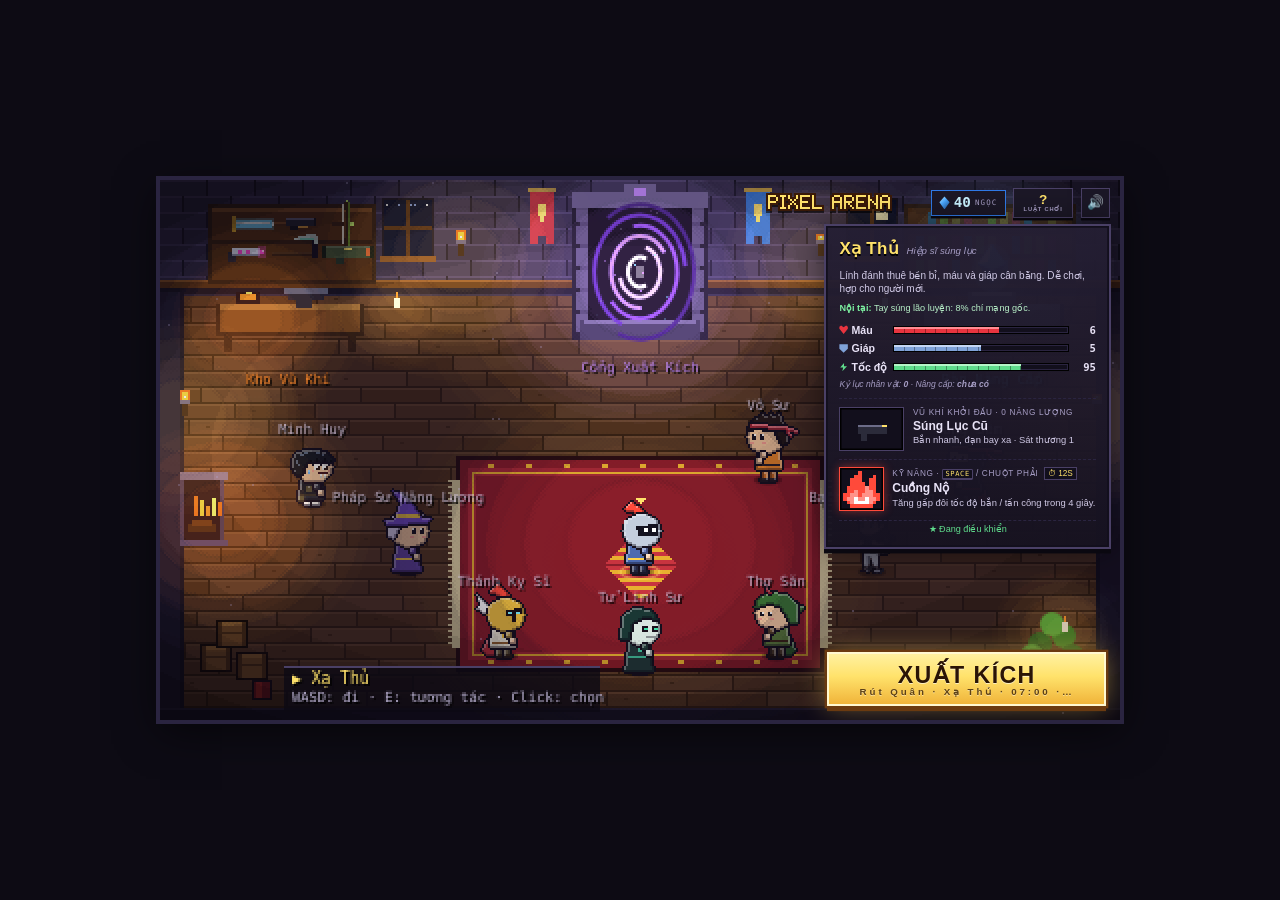
==== commit bfc1fe75: "Cap nhat Pixel Arena 21/11/2026 21:18:03,62" ====
--- a/game/index.html
+++ b/game/index.html
@@ -17,7 +17,7 @@
        buộc phải tải bản mới, không dùng lại bản cũ trong bộ nhớ đệm.
        ============================================================================ -->
   <script>
-    window.GAME_VERSION = "5.4.0";
+    window.GAME_VERSION = "5.5.0";
     // Chạy trên máy nhà (Chay_Game.bat / localhost): luôn tải code mới nhất + tự tải lại khi có bản cập nhật
     window.DEV_LOCAL = /^(localhost|127\.0\.0\.1|\[::1\])$/.test(location.hostname);
     if (window.DEV_LOCAL) window.GAME_VERSION += "-dev" + Date.now();
@@ -217,7 +217,7 @@
         <p id="cab-light" class="cab-light">Đèn đỏ · chuẩn bị</p>
         <button id="cab-jump" class="btn-start cabin-jump" type="button"><span>CHỌN ĐIỂM NHẢY</span><small>ENTER</small></button>
       </footer>
-      <p class="cab-hint">WASD / chạm sàn: đi lại · đứng cạnh thùng hàng <kbd>E</kbd>: trang bị · ra <b>cửa JUMP</b> cuối khoang <kbd>E</kbd>: nhảy dù</p>
+      <p class="cab-hint">WASD / chạm sàn: đi lại · <kbd>Shift</kbd>: chạy · <kbd>E</kbd>: nói chuyện, bộ đàm, bản đồ, nhìn cửa sổ… · thùng hàng: trang bị · <b>cửa JUMP</b> cuối khoang: nhảy dù</p>
       <button id="cab-skip" class="cab-skip" type="button">Bỏ qua <small>Enter</small></button>
     </section>
 
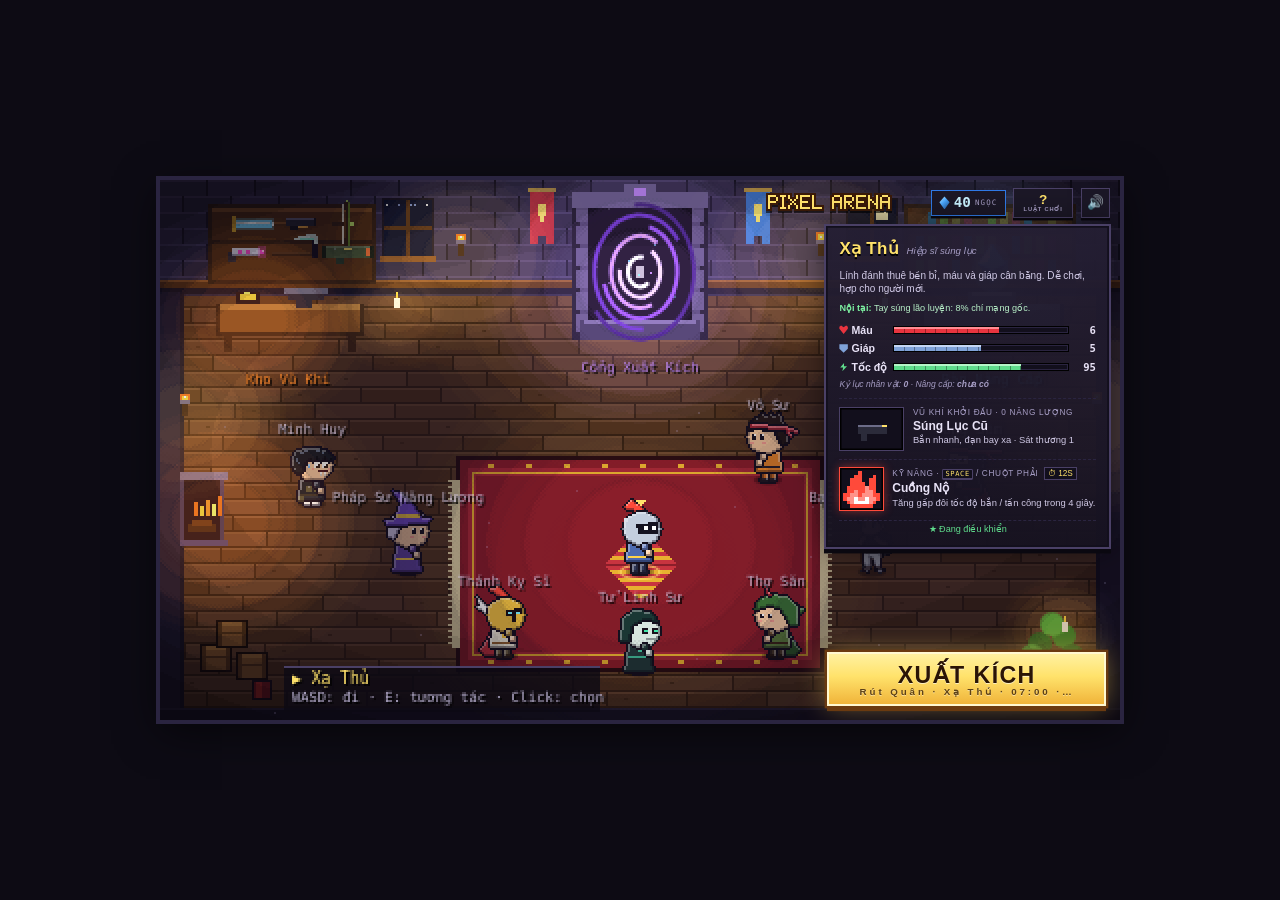
==== commit aa507f24: "Cap nhat Pixel Arena 21/11/2026 22:58:08,91" ====
--- a/game/index.html
+++ b/game/index.html
@@ -17,7 +17,7 @@
        buộc phải tải bản mới, không dùng lại bản cũ trong bộ nhớ đệm.
        ============================================================================ -->
   <script>
-    window.GAME_VERSION = "5.5.0";
+    window.GAME_VERSION = "6.0.1";
     // Chạy trên máy nhà (Chay_Game.bat / localhost): luôn tải code mới nhất + tự tải lại khi có bản cập nhật
     window.DEV_LOCAL = /^(localhost|127\.0\.0\.1|\[::1\])$/.test(location.hostname);
     if (window.DEV_LOCAL) window.GAME_VERSION += "-dev" + Date.now();
@@ -385,7 +385,7 @@
   <script>
     (function () {
       var CODE_FILES = [
-        "main.js", "fx-config.js", "characters.js", "src/actors.js", "src/ambient.js", "src/animation.js", "src/cabin.js", "src/cabinAudio.js", "src/ammo.js", "src/attachments.js",
+        "main.js", "fx-config.js", "characters.js", "src/actors.js", "src/ambient.js", "src/animation.js", "src/cabin.js", "src/cabinAudio.js", "src/juice.js", "src/ammo.js", "src/attachments.js",
         "src/chibi.js", "src/deploy.js", "src/effects.js", "src/enemies.js", "src/extractMap.js", "src/extraction.js",
         "src/fx-atlas.generated.js", "src/fxbake.js", "src/guns.js", "src/hordeAI.js", "src/hud.js", "src/lobby.js",
         "src/loot.js", "src/missions.js", "src/perks.js", "src/pool.js", "src/progress.js", "src/rarity.js",
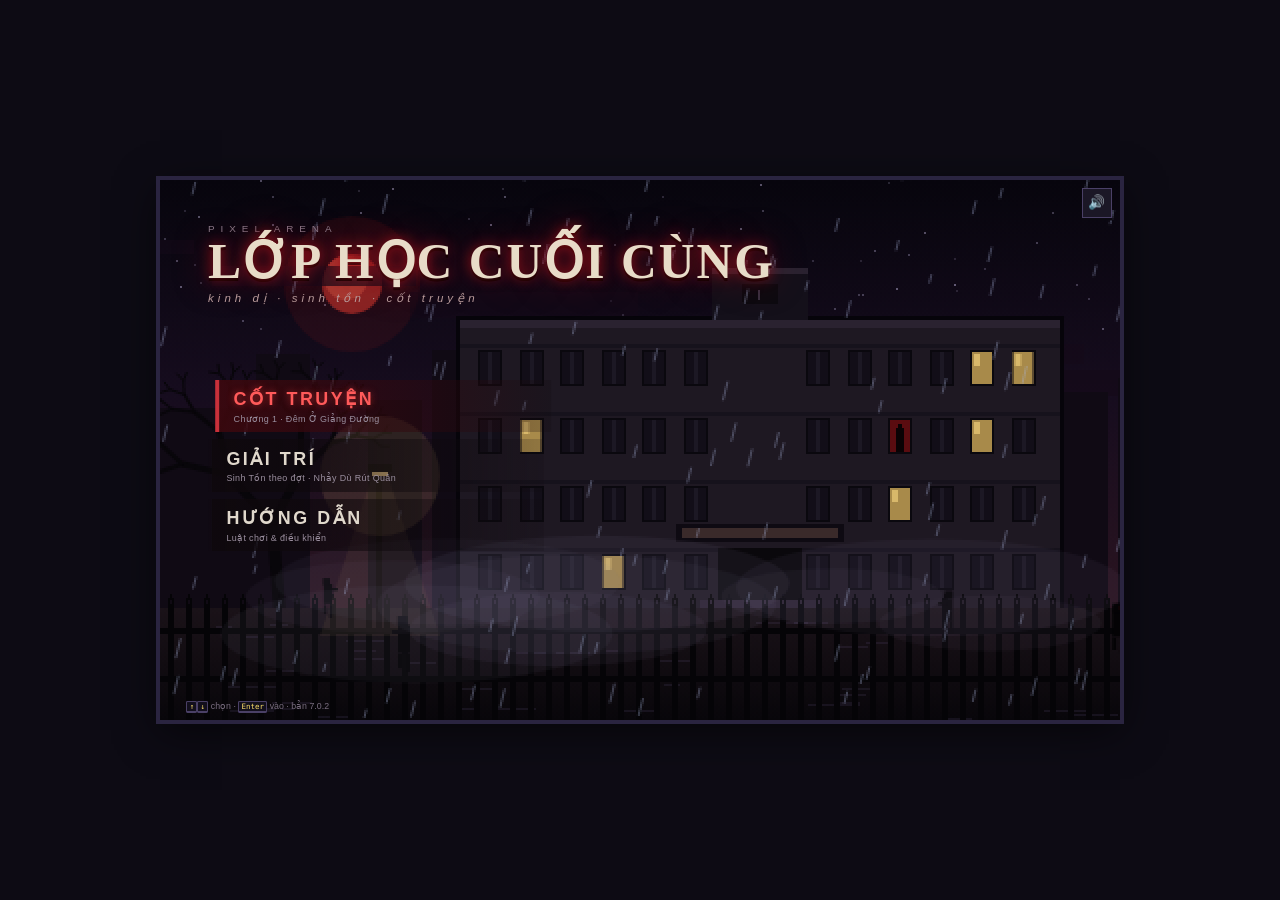
==== commit a03789d2: "Cap nhat Pixel Arena 24/11/2026 21:22:48,47" ====
--- a/game/index.html
+++ b/game/index.html
@@ -10,14 +10,14 @@
   <meta name="apple-mobile-web-app-status-bar-style" content="black-translucent" />
   <meta name="apple-mobile-web-app-title" content="Pixel Arena" />
   <link rel="manifest" href="manifest.webmanifest" />
-  <title>Pixel Arena</title>
+  <title>Lớp Học Cuối Cùng — Pixel Arena</title>
   <!-- ============================================================================
        PHIÊN BẢN GAME — MỖI LẦN CẬP NHẬT CODE / CSS HÃY TĂNG SỐ NÀY (vd 5.1.2 -> 5.1.3).
        Mọi file .js và style.css được tải kèm "?v=<số phiên bản>" nên trình duyệt (và GitHub Pages)
        buộc phải tải bản mới, không dùng lại bản cũ trong bộ nhớ đệm.
        ============================================================================ -->
   <script>
-    window.GAME_VERSION = "6.0.1";
+    window.GAME_VERSION = "7.0.2";
     // Chạy trên máy nhà (Chay_Game.bat / localhost): luôn tải code mới nhất + tự tải lại khi có bản cập nhật
     window.DEV_LOCAL = /^(localhost|127\.0\.0\.1|\[::1\])$/.test(location.hostname);
     if (window.DEV_LOCAL) window.GAME_VERSION += "-dev" + Date.now();
@@ -31,11 +31,50 @@
     <canvas id="game" width="480" height="270" tabindex="-1"></canvas>
 
     <!-- ============================================================================
-         SẢNH CHỜ (LOBBY) — căn phòng được vẽ trên canvas (src/lobby.js); các lớp HTML bên dưới phủ lên trên:
-         thanh trên cùng (Ngọc, Luật chơi, Âm thanh), thẻ thông tin nhân vật, nút Vào Trận Nhanh, các bảng
-         Kho Vũ Khí / Bàn Nâng Cấp / Cổng Xuất Kích (chọn chế độ Nhảy Dù Rút Quân / Giải Trí + Túi Chiến Thuật).
-         ============================================================================ -->
-    <section id="menu" class="screen lobby hidden" aria-label="Sảnh chờ">
+         MÀN HÌNH CHÍNH — nền vẽ trên canvas (src/titleScene.js): trường đại học về đêm, mưa, sét.
+         >>> ĐỔI TÊN GAME: sửa chữ trong thẻ h1 bên dưới.
+         ============================================================================ -->
+    <section id="title-screen" class="screen title-screen hidden" aria-label="Màn hình chính">
+      <button id="ts-mute" class="btn-icon ts-mute" type="button" aria-label="Bật/Tắt âm thanh">🔊</button>
+      <div class="ts-logo">
+        <small>PIXEL ARENA</small>
+        <h1>LỚP HỌC CUỐI CÙNG</h1>
+        <p>kinh dị · sinh tồn · cốt truyện</p>
+      </div>
+      <nav id="ts-menu" class="ts-menu" aria-label="Chọn chế độ">
+        <button class="ts-item on" type="button" data-go="story"><b>CỐT TRUYỆN</b><small id="ts-story-sub">Chương 1</small></button>
+        <button class="ts-item" type="button" data-go="fun"><b>GIẢI TRÍ</b><small>Sinh Tồn theo đợt · Nhảy Dù Rút Quân</small></button>
+        <button class="ts-item" type="button" data-go="rules"><b>HƯỚNG DẪN</b><small>Luật chơi &amp; điều khiển</small></button>
+      </nav>
+      <p class="ts-foot"><kbd>↑</kbd><kbd>↓</kbd> chọn · <kbd>Enter</kbd> vào · bản <span id="ts-ver"></span></p>
+    </section>
+
+    <!-- CỐT TRUYỆN: danh sách chương (story/chapters.js) -->
+    <section id="story-screen" class="screen story-screen hidden" aria-label="Cốt truyện">
+      <header class="ss-head">
+        <button id="ss-back" class="btn-secondary" type="button">← MENU<small>Esc</small></button>
+        <h2>CỐT TRUYỆN</h2>
+        <span class="ss-note">Tiến trình lưu ở cuốn nhật ký trong game</span>
+      </header>
+      <ol id="chapter-list" class="chapter-list"></ol>
+      <p class="ss-hint"><kbd>↑</kbd><kbd>↓</kbd> chọn chương · <kbd>Enter</kbd> chơi / chơi tiếp · <kbd>N</kbd> chơi lại từ đầu</p>
+    </section>
+
+    <!-- ============================================================================
+         GIẢI TRÍ (thay cho sảnh chờ cũ) — nền vẽ trên canvas (src/titleScene.js, nhân vật đang chọn đứng giữa);
+         lớp HTML: lưới chọn nhân vật, thanh trên cùng (Ngọc, Luật chơi, Âm thanh), thẻ thông tin nhân vật, nút Vào Trận,
+         các bảng Kho Vũ Khí / Bàn Nâng Cấp / Chọn Chế Độ (Nhảy Dù Rút Quân / Sinh Tồn Theo Đợt + Túi Chiến Thuật).
+         ============================================================================ -->
+    <section id="menu" class="screen lobby hidden" aria-label="Giải trí">
+      <button id="fun-back" class="btn-secondary fun-back" type="button">← MENU<small>Esc</small></button>
+      <h2 class="fun-title">GIẢI TRÍ</h2>
+      <!-- Lưới chọn nhân vật: Nhóm Sinh Viên · Bạn Cùng Lớp · Anh Hùng Giả Tưởng (tự dựng trong main.js) -->
+      <aside id="char-grid" class="char-grid" aria-label="Chọn nhân vật"></aside>
+      <div class="fun-actions">
+        <button id="open-armory" class="btn-secondary" type="button">KHO VŨ KHÍ<small>chế tạo</small></button>
+        <button id="open-upgrade" class="btn-secondary" type="button">NÂNG CẤP<small>vĩnh viễn</small></button>
+        <button id="open-portal" class="btn-secondary" type="button">CHỌN CHẾ ĐỘ<small>Enter</small></button>
+      </div>
       <header class="lobby-bar">
         <!-- Tên game: vẽ bằng font pixel trong main.js (MenuUI.buildTitle). Đổi chữ ở đó. -->
         <canvas id="title-canvas" class="title-canvas" aria-label="Pixel Arena"></canvas>
@@ -50,7 +89,6 @@
           <h2 id="info-name">—</h2>
           <span id="info-title" class="info-title"></span>
         </div>
-        <p id="info-desc" class="info-desc"></p>
         <p class="info-passive"><b>Nội tại:</b> <span id="info-passive">—</span></p>
         <div class="stats">
           <div class="stat">
@@ -122,7 +160,7 @@
           <div id="lp-portal" class="lp-body hidden">
             <div class="mode-tabs" role="tablist" aria-label="Chọn chế độ chơi">
               <button id="mode-extract" class="mode-tab" role="tab" type="button"><b>Nhảy Dù Rút Quân</b><small>Nhiệm vụ · 5–10 phút · mang đồ về Kho</small></button>
-              <button id="mode-arcade" class="mode-tab" role="tab" type="button"><b>Chế Độ Giải Trí</b><small>Đánh theo đợt · lên cấp · đánh Boss</small></button>
+              <button id="mode-arcade" class="mode-tab" role="tab" type="button"><b>Sinh Tồn Theo Đợt</b><small>Đánh theo đợt · lên cấp · đánh Boss</small></button>
             </div>
 
             <!-- GIỚI THIỆU CHẾ ĐỘ (2 tab cùng kích thước). Chọn đồ mang theo nằm trong KHOANG MÁY BAY (#cabin) -->
@@ -212,7 +250,7 @@
         <p id="cab-ammo" class="cab-ammo"></p>
       </aside>
       <footer class="cabin-bottom">
-        <button id="cab-back" class="cabin-back" type="button">← Về sảnh <small>Esc</small></button>
+        <button id="cab-back" class="cabin-back" type="button">← Về menu <small>Esc</small></button>
         <button id="cab-toggle" class="cabin-back cab-toggle" type="button" aria-pressed="true">Ẩn trang bị <small>Tab</small></button>
         <p id="cab-light" class="cab-light">Đèn đỏ · chuẩn bị</p>
         <button id="cab-jump" class="btn-start cabin-jump" type="button"><span>CHỌN ĐIỂM NHẢY</span><small>ENTER</small></button>
@@ -242,7 +280,7 @@
         </dl>
         <div class="go-buttons">
           <button id="retry-btn" class="btn-start" type="button">CHƠI LẠI<small>Enter</small></button>
-          <button id="home-btn" class="btn-secondary" type="button">VỀ SẢNH<small>Esc</small></button>
+          <button id="home-btn" class="btn-secondary" type="button">VỀ MENU<small>Esc</small></button>
         </div>
       </div>
     </section>
@@ -266,7 +304,7 @@
         <div id="xr-haul" class="xr-haul"></div>
         <div class="go-buttons">
           <button id="xr-again" class="btn-start" type="button">XUẤT KÍCH TIẾP<small>Enter</small></button>
-          <button id="xr-home" class="btn-secondary" type="button">VỀ SẢNH<small>Esc</small></button>
+          <button id="xr-home" class="btn-secondary" type="button">VỀ MENU<small>Esc</small></button>
         </div>
       </div>
     </section>
@@ -307,15 +345,19 @@
         </header>
         <div class="rules-body">
           <section>
-            <h3>🏠 Sảnh chờ</h3>
-            <p>Đi lại trong phòng bằng <kbd>WASD</kbd> (điện thoại: chạm sàn). Lại gần nhân vật khác + <kbd>E</kbd> (hoặc click) để <b>đổi nhân vật</b>.</p>
-            <p><b>Kho Vũ Khí</b> (góc trái): dùng <b class="c-gem">Ngọc</b> chế tạo vũ khí (có cả 17 súng Pixel Armory và 5 vũ khí cận chiến), chọn 1 khẩu làm vũ khí phụ · <b>Bàn Nâng Cấp</b> (góc phải): nâng Máu / Giáp / Hồi chiêu / Vũ khí khởi đầu · <b>Cổng Xuất Kích</b>: chọn chế độ, trang bị, độ khó rồi xuất trận. Nút <b>Xuất Kích</b> / <kbd>Enter</kbd> để đi ngay với trang bị đã chọn.</p>
-            <p>Thanh <b>Máu · Giáp · Năng Lượng</b> hiển thị theo <b>%</b>.</p>
-            <p><b class="c-gem">Ngọc</b> nhận sau mỗi trận theo điểm, số đợt và số Boss đã hạ — được lưu vĩnh viễn.</p>
+            <h3>📖 Cốt Truyện (kinh dị theo chương)</h3>
+            <p>Khám phá ngôi trường chìm trong bóng tối bằng <b>đèn pin</b> (soi theo hướng chuột). Đi qua các phòng bằng <b>cửa</b> (<kbd>E</kbd>), tìm <b>chìa khóa</b>, đọc <b>tài liệu</b>, nói chuyện với bạn bè. Zombie đứng im trong bóng tối — <b>đôi mắt đỏ</b> là dấu hiệu duy nhất; lại gần hoặc nổ súng là chúng lao tới.</p>
+            <p><b>Đạn rất hiếm</b>: nhặt hộp đạn rải rác, dùng cận chiến khi cần. <kbd>Tab</kbd>/<kbd>I</kbd>: túi đồ · <kbd>F</kbd>: dùng băng gạc nhanh · <kbd>E</kbd>/<kbd>Enter</kbd>/<kbd>Space</kbd>: xem tiếp hội thoại.</p>
+            <p><b>Lưu game</b> ở cuốn <b>nhật ký</b> phát sáng. Chết thì chơi lại từ lần lưu cuối.</p>
+          </section>
+          <section>
+            <h3>🎮 Giải Trí</h3>
+            <p>Chọn nhân vật trong lưới (chuột hoặc phím mũi tên), rồi <b>Chọn Chế Độ</b> / <kbd>Enter</kbd>: <b>Nhảy Dù Rút Quân</b> hoặc <b>Sinh Tồn Theo Đợt</b>. <b>Kho Vũ Khí</b>: dùng <b class="c-gem">Ngọc</b> chế tạo vũ khí phụ · <b>Nâng Cấp</b>: nâng Máu / Giáp / Hồi chiêu / Vũ khí khởi đầu cho từng nhân vật.</p>
+            <p>Thanh <b>Máu · Giáp · Năng Lượng</b> hiển thị theo <b>%</b>. <b class="c-gem">Ngọc</b> nhận sau mỗi trận, lưu vĩnh viễn.</p>
           </section>
           <section class="rules-extract">
             <h3>Nhảy Dù – Nhiệm Vụ – Rút Quân (chế độ chính)</h3>
-            <p><b>Trước trận:</b> ở <b>Cổng Xuất Kích</b> chọn độ khó rồi <b>LÊN MÁY BAY</b>. Trong <b>khoang máy bay</b> chọn đồ từ <b>Kho Đồ</b> bỏ vào <b>Túi Chiến Thuật</b> 4 ô (<kbd>Z</kbd> <kbd>X</kbd> <kbd>C</kbd> <kbd>V</kbd> hoặc <kbd>3</kbd>–<kbd>6</kbd>), chọn 1 súng trong Kho (tùy chọn) và thời lượng 5 / 7 / 10 phút. Bấm <b>CHỌN ĐIỂM NHẢY</b> rồi click chọn <b>Điểm Nhảy Dù</b> trên bản đồ chiến thuật.</p>
+            <p><b>Trước trận:</b> ở <b>Chọn Chế Độ</b> chọn độ khó rồi <b>LÊN MÁY BAY</b>. Trong <b>khoang máy bay</b> chọn đồ từ <b>Kho Đồ</b> bỏ vào <b>Túi Chiến Thuật</b> 4 ô (<kbd>Z</kbd> <kbd>X</kbd> <kbd>C</kbd> <kbd>V</kbd> hoặc <kbd>3</kbd>–<kbd>6</kbd>), chọn 1 súng trong Kho (tùy chọn) và thời lượng 5 / 7 / 10 phút. Bấm <b>CHỌN ĐIỂM NHẢY</b> rồi click chọn <b>Điểm Nhảy Dù</b> trên bản đồ chiến thuật.</p>
             <p><b>Đạn theo loại:</b> mỗi súng dùng 1 loại đạn (súng lục, tiểu liên, súng trường, bắn tỉa, hoa cải, súng máy, pin năng lượng, đạn nổ). Số đạn hiện dạng <b>trong băng | dự trữ</b>, vạch màu cạnh số = loại đạn. Mang theo 2 băng dự trữ mỗi súng; hết thì nhặt <b>hộp đạn</b> trong hòm tiếp tế, zombie rơi ra, hoặc nhặt súng mới (kèm 1 băng).</p>
             <p><b>Trong trận:</b> làm 2–3 nhiệm vụ — <span class="c-gold">Chiếm Cứ Điểm</span> (đứng trong vòng tới 100%), <span style="color:#5fdc8c">Cứu Người Sống Sót</span> (diệt đàn vây quanh rồi <kbd>E</kbd>), <span style="color:#c84aff">Phá Hủy Ổ Dịch</span> hoặc <span style="color:#4ac8ff">Tải Dữ Liệu Hộp Đen</span>. Lục <b>Hòm Tiếp Tế / Túi Y Tế</b> bằng <kbd>E</kbd>. Súng thật có băng đạn — <kbd>R</kbd> để nạp.</p>
             <p><b>Zombie</b> đi thành đàn 5–6 con. Thấy bạn hoặc nghe tiếng súng to là cả đàn hú lên (<b class="c-red">!</b>) và lao tới bao vây. Zombie Phun Độc chết thì nổ axit; Zombie Đột Biến Khổng Lồ xuất hiện giữa trận.</p>
@@ -385,9 +427,10 @@
   <script>
     (function () {
       var CODE_FILES = [
-        "main.js", "fx-config.js", "characters.js", "src/actors.js", "src/ambient.js", "src/animation.js", "src/cabin.js", "src/cabinAudio.js", "src/juice.js", "src/ammo.js", "src/attachments.js",
+        "main.js", "fx-config.js", "characters.js", "students.js", "classmates.js", "src/human.js", "src/titleScene.js",
+        "story/chapters.js", "story/chuong1.js", "src/story/storyWorld.js", "src/story/storyRun.js", "src/story/storyUI.js", "src/story/storyAudio.js", "src/actors.js", "src/ambient.js", "src/animation.js", "src/cabin.js", "src/cabinAudio.js", "src/juice.js", "src/ammo.js", "src/attachments.js",
         "src/chibi.js", "src/deploy.js", "src/effects.js", "src/enemies.js", "src/extractMap.js", "src/extraction.js",
-        "src/fx-atlas.generated.js", "src/fxbake.js", "src/guns.js", "src/hordeAI.js", "src/hud.js", "src/lobby.js",
+        "src/fx-atlas.generated.js", "src/fxbake.js", "src/guns.js", "src/hordeAI.js", "src/hud.js",
         "src/loot.js", "src/missions.js", "src/perks.js", "src/pool.js", "src/progress.js", "src/rarity.js",
         "src/shop.js", "src/spatial.js", "src/spritesheet.js", "src/stash.js", "src/touch.js", "src/util.js",
         "src/weapons.js", "src/world.js"
@@ -405,7 +448,7 @@
     })();
   </script>
   <!-- XEM TRỰC TIẾP KHI ĐANG SỬA GAME (chỉ trên máy nhà): mỗi khi file game/dev-live.txt đổi nội dung,
-       trang tự tải lại. Đang trong trận thì chờ về sảnh mới tải lại (hiện dòng thông báo nhỏ). -->
+       trang tự tải lại. Đang trong trận thì chờ về menu mới tải lại (hiện dòng thông báo nhỏ). -->
   <script>
     (function () {
       if (!window.DEV_LOCAL) return;
@@ -414,7 +457,7 @@
       function note() {
         if (bar) return;
         bar = document.createElement("div");
-        bar.textContent = "Có bản cập nhật mới — về sảnh sẽ tự tải lại";
+        bar.textContent = "Có bản cập nhật mới — về menu sẽ tự tải lại";
         bar.style.cssText = "position:fixed;left:50%;top:6px;transform:translateX(-50%);z-index:9999;padding:4px 10px;" +
           "background:#1d3b2a;color:#9ff0b8;border:1px solid #3c8a5a;font:12px system-ui,sans-serif;border-radius:4px;pointer-events:none";
         document.body.appendChild(bar);
--- a/game/style.css
+++ b/game/style.css
@@ -958,3 +958,165 @@
 .t-bag .cnt { position: absolute; right: 0.2em; bottom: 0.05em; font-size: 0.7em; color: #fff; }
 .t-bag.empty { opacity: 0.35; }
 .t-reload { border-style: solid; border-color: var(--signal); color: var(--signal); }
+
+/* =====================================================================================
+   BẢN 7.0 — MÀN HÌNH CHÍNH kinh dị · DANH SÁCH CHƯƠNG · GIẢI TRÍ (lưới nhân vật) · GIAO DIỆN CỐT TRUYỆN
+   ===================================================================================== */
+:root { --blood: #c8303a; --blood-hi: #ff5a5a; --bone: #e8dcc8; --ink: #0a060c; }
+
+/* ---------------- Màn hình chính ---------------- */
+.title-screen { pointer-events: none; }
+.title-screen > * { pointer-events: auto; }
+.ts-mute { position: absolute; top: 0.6em; right: 0.6em; width: 2.2em; height: 2.2em; font-size: 0.85em; }
+.ts-logo { position: absolute; left: 3em; top: 2.6em; pointer-events: none; }
+.ts-logo small { display: block; font-size: 0.62em; letter-spacing: 0.6em; color: #8a7a8a; margin-bottom: 0.2em; }
+.ts-logo h1 {
+  font-family: Georgia, "Times New Roman", serif; font-size: 3.1em; line-height: 1; letter-spacing: 0.04em;
+  color: var(--bone); text-shadow: 0 0 0.25em #a0101a, 0 0 0.7em rgba(160, 16, 26, 0.6), 0 0.07em 0 #000;
+  animation: tsFlicker 6s infinite;
+}
+.ts-logo p { margin-top: 0.35em; font-size: 0.72em; letter-spacing: 0.35em; color: #b89a9a; font-style: italic; }
+@keyframes tsFlicker { 0%, 92%, 96%, 100% { opacity: 1; } 93% { opacity: 0.35; } 95% { opacity: 0.8; } 97% { opacity: 0.5; } }
+.ts-menu { position: absolute; left: 3em; top: 12.5em; width: 21em; display: flex; flex-direction: column; gap: 0.45em; }
+.ts-item {
+  display: flex; flex-direction: column; align-items: flex-start; gap: 0.1em; text-align: left;
+  padding: 0.45em 0.9em; border: none; border-left: 0.25em solid transparent;
+  background: linear-gradient(90deg, rgba(14, 8, 12, 0.88), rgba(14, 8, 12, 0.15));
+  transition: transform 0.15s, border-color 0.15s, background 0.15s; outline: none;
+}
+.ts-item b { font-size: 1.12em; letter-spacing: 0.14em; color: #e0d8cc; }
+.ts-item small { font-size: 0.56em; color: #9a8e9e; letter-spacing: 0.04em; }
+.ts-item.on, .ts-item:hover, .ts-item:focus-visible { border-left-color: var(--blood); transform: translateX(0.45em); background: linear-gradient(90deg, rgba(60, 8, 14, 0.9), rgba(14, 8, 12, 0.2)); }
+.ts-item.on b, .ts-item:hover b { color: var(--blood-hi); text-shadow: 0 0 0.4em rgba(255, 60, 60, 0.5); }
+.ts-foot { position: absolute; left: 3em; bottom: 0.8em; font-size: 0.55em; color: #7a6e80; pointer-events: none; }
+
+/* ---------------- Danh sách chương ---------------- */
+.story-screen { pointer-events: none; }
+.story-screen > * { pointer-events: auto; }
+.ss-head { position: absolute; top: 0.6em; left: 0.6em; right: 0.6em; display: flex; align-items: center; gap: 0.9em; }
+.ss-head .btn-secondary { font-size: 0.7em; padding: 0.3em 0.8em; }
+.ss-head h2 { font-family: Georgia, serif; font-size: 1.35em; letter-spacing: 0.2em; color: var(--blood-hi); text-shadow: 0 0 0.3em rgba(200, 30, 40, 0.6), 0 0.08em 0 #000; }
+.ss-note { margin-left: auto; font-size: 0.55em; color: #8a7e90; }
+.chapter-list { position: absolute; top: 3.5em; left: 3em; right: 3em; bottom: 2.4em; overflow-y: auto; list-style: none; display: flex; flex-direction: column; gap: 0.55em; padding-right: 0.3em; }
+.chapter {
+  display: grid; grid-template-columns: 4.6em 1fr auto; align-items: center; gap: 0.9em;
+  padding: 0.65em 0.9em; background: linear-gradient(90deg, rgba(20, 10, 16, 0.94), rgba(16, 10, 18, 0.86));
+  border: 0.12em solid #3a2630; box-shadow: 0 0.25em 0 #050307; transition: border-color 0.15s, transform 0.15s;
+}
+.chapter.on { border-color: var(--blood); transform: translateX(0.3em); }
+.chapter.locked { opacity: 0.45; filter: grayscale(0.7); }
+.ch-no { text-align: center; font-size: 0.55em; letter-spacing: 0.2em; color: #8a7e90; line-height: 1.1; }
+.ch-no b { display: block; font-family: Georgia, serif; font-size: 3.4em; letter-spacing: 0; color: var(--bone); }
+.ch-body h3 { font-size: 0.95em; color: var(--bone); letter-spacing: 0.04em; }
+.ch-body p { font-size: 0.62em; color: #b8acc0; margin: 0.2em 0 0.3em; }
+.ch-state { font-size: 0.56em; color: #e8c870; }
+.ch-tag { font-size: 0.5em; vertical-align: middle; padding: 0.1em 0.4em; background: #4a1e26; color: #ffb0b0; letter-spacing: 0.05em; }
+.ch-btns { display: flex; flex-direction: column; gap: 0.3em; }
+.ch-btns button { font-size: 0.62em; padding: 0.3em 0.9em; }
+.ss-hint { position: absolute; left: 3em; bottom: 0.7em; font-size: 0.55em; color: #7a6e80; }
+
+/* ---------------- Giải Trí: lưới chọn nhân vật ---------------- */
+.fun-back { position: absolute; top: 0.5em; left: 0.6em; font-size: 0.7em; padding: 0.3em 0.8em; }
+.fun-title { position: absolute; top: 0.55em; left: 6.4em; font-size: 1.15em; letter-spacing: 0.22em; color: var(--gold); text-shadow: 0 0.1em 0 #000; pointer-events: none !important; }
+.lobby-bar .title-canvas { display: none; }
+.char-grid {
+  position: absolute; left: 0.6em; top: 2.9em; bottom: 3.3em; width: 21.4em; overflow-y: auto;
+  padding: 0.4em 0.5em 0.6em; background: rgba(12, 8, 16, 0.82); border: 0.12em solid var(--line-dark);
+  box-shadow: inset 0 0 0 0.1em #000;
+}
+.char-grid h3 { font-size: 0.56em; letter-spacing: 0.2em; color: #a69dc4; margin: 0.6em 0 0.35em; text-transform: uppercase; }
+.char-grid h3:first-child { margin-top: 0.1em; }
+.cg-box { display: grid; grid-template-columns: repeat(auto-fill, minmax(3.9em, 1fr)); gap: 0.3em; }
+.cg-cell {
+  display: flex; flex-direction: column; align-items: center; gap: 0.1em; padding: 0.2em 0.1em 0.15em;
+  background: linear-gradient(180deg, #1e1828, #141019); border: 0.1em solid #2e2640; min-width: 0;
+}
+.cg-cell canvas { width: 2.8em; height: 3.2em; image-rendering: pixelated; }
+.cg-cell span { width: 100%; font-size: 0.42em; color: #c8c0dc; white-space: nowrap; overflow: hidden; text-overflow: ellipsis; text-align: center; }
+.cg-cell:hover { border-color: #6a5a90; }
+.cg-cell.on { border-color: var(--gold); background: linear-gradient(180deg, #3a2e18, #1e1810); box-shadow: 0 0 0.5em rgba(255, 226, 107, 0.3); }
+.cg-cell.on span { color: var(--gold); }
+.fun-actions { position: absolute; left: 0.6em; bottom: 0.55em; display: flex; gap: 0.35em; }
+.fun-actions .btn-secondary { font-size: 0.62em; padding: 0.3em 0.8em; }
+#menu .info-card { top: 2.9em; }
+
+/* ---------------- Cốt truyện: lớp giao diện trong trận ---------------- */
+.story-ui { position: absolute; inset: 0; pointer-events: none; line-height: 1.35; overflow: hidden; }
+.story-ui > * { pointer-events: auto; }
+.story-ui .st-title { pointer-events: none; }
+.sd-box {
+  position: absolute; left: 1.2em; right: 1.2em; bottom: 0.9em; min-height: 6.8em;
+  display: flex; gap: 0.85em; align-items: flex-start; padding: 0.75em 1em 0.9em;
+  background: linear-gradient(180deg, rgba(12, 6, 12, 0.93), rgba(20, 8, 14, 0.96));
+  border: 0.14em solid #5a2a34; box-shadow: inset 0 0 0 0.1em #000, 0 0.3em 1.2em rgba(0, 0, 0, 0.7);
+  animation: sdIn 0.18s ease-out; cursor: pointer;
+}
+@keyframes sdIn { from { transform: translateY(0.6em); opacity: 0; } }
+.sd-face { flex: none; width: 5.6em; height: 5.2em; image-rendering: pixelated; background: radial-gradient(circle at 50% 40%, #2a1c26, #100a10); border: 0.12em solid #3a2630; }
+.sd-body { flex: 1; min-width: 0; }
+.sd-name { font-size: 0.78em; font-weight: 800; letter-spacing: 0.05em; color: var(--gold); margin-bottom: 0.15em; text-shadow: 0 0.08em 0 #000; }
+.sd-text { font-size: 0.82em; color: #ece4f2; text-shadow: 0 0.06em 0 #000; }
+.sd-text i { color: #b8b0d0; }
+.sd-text b { color: #ffe9a8; }
+.sr-red { color: #ff4a4a; font-weight: 800; text-shadow: 0 0 0.3em rgba(255, 0, 0, 0.6); }
+.sd-box.narr .sd-text { color: #d8d0c8; }
+.sd-box.think .sd-text { font-style: italic; color: #c8c0e0; }
+.sd-more { position: absolute; right: 0.8em; bottom: 0.4em; font-size: 0.7em; color: var(--blood-hi); animation: sdBlink 0.8s steps(2) infinite; }
+@keyframes sdBlink { 50% { opacity: 0; } }
+.sd-choices { list-style: none; margin-top: 0.45em; display: flex; flex-direction: column; gap: 0.15em; }
+.sd-choices button { display: block; width: 100%; text-align: left; font-size: 0.78em; padding: 0.2em 0.6em; background: none; border: none; border-left: 0.2em solid transparent; color: #d8d0e0; }
+.sd-choices li.on button, .sd-choices button:hover { background: rgba(200, 48, 58, 0.25); border-left-color: var(--blood); color: #fff; }
+.sn-wrap, .si-wrap { position: absolute; inset: 0; display: grid; place-items: center; background: rgba(0, 0, 0, 0.6); animation: fadein 0.2s; }
+.sn-card {
+  width: 26em; max-height: 86%; overflow-y: auto; padding: 1.1em 1.4em 0.8em; color: #2a2018; transform: rotate(-0.8deg);
+  background: repeating-linear-gradient(180deg, #e8dfc6 0 1.32em, #d8cdb0 1.32em 1.4em); box-shadow: 0 0.5em 1.6em rgba(0, 0, 0, 0.7), inset 0 0 2em rgba(120, 90, 40, 0.35);
+  font-family: Georgia, "Times New Roman", serif;
+}
+.sn-card h3 { font-size: 1.05em; margin-bottom: 0.5em; color: #3a1a10; border-bottom: 0.08em solid #8a6a4a; padding-bottom: 0.2em; }
+.sn-text { font-size: 0.8em; line-height: 1.6; }
+.sn-text b { color: #6a1010; }
+.sn-text .sr-red { color: #a00010; text-shadow: none; font-size: 1.1em; }
+.sn-hint { margin-top: 0.9em; font-size: 0.52em; color: #6a5a48; text-align: right; font-family: "Segoe UI", sans-serif; }
+.si-card {
+  width: 40em; max-height: 90%; overflow-y: auto; padding: 0.8em 1em; background: linear-gradient(180deg, rgba(26, 18, 28, 0.98), rgba(14, 10, 18, 0.98));
+  border: 0.14em solid #4a2e3a; box-shadow: 0 0.4em 1.4em rgba(0, 0, 0, 0.7);
+}
+.si-card header { display: flex; align-items: center; gap: 0.7em; }
+.si-card header h2 { font-size: 1.05em; letter-spacing: 0.15em; color: var(--blood-hi); }
+.si-card header span { font-size: 0.6em; color: #9a8ea8; }
+.si-x { margin-left: auto; width: 1.8em; height: 1.8em; background: #241a28; border: 0.1em solid #4a3a50; font-size: 0.8em; }
+.si-obj, .si-hp { font-size: 0.68em; margin-top: 0.4em; color: #c8c0d8; }
+.si-obj b { color: #e8d8a8; }
+.si-hp .ok { color: #7cff9a; } .si-hp .mid { color: #ffb030; } .si-hp .bad { color: #ff4a4a; }
+.si-cols { display: grid; grid-template-columns: 1.3fr 1fr; gap: 1em; margin-top: 0.6em; }
+.si-cols h3 { font-size: 0.66em; letter-spacing: 0.15em; color: #a69dc4; margin-bottom: 0.3em; }
+.si-items, .si-notes { list-style: none; display: flex; flex-direction: column; gap: 0.3em; }
+.si-item { display: grid; grid-template-columns: 1.8em 1fr auto; grid-template-rows: auto auto; column-gap: 0.4em; align-items: center; padding: 0.3em 0.4em; background: #1a1420; border: 0.08em solid #2e2438; font-size: 0.66em; }
+.si-ico { grid-row: span 2; font-style: normal; font-size: 1.3em; text-align: center; }
+.si-item b { color: var(--bone); }
+.si-item small { color: var(--gold); margin-left: 0.3em; }
+.si-item p { grid-column: 2; font-size: 0.85em; color: #9a8ea8; }
+.si-item button { grid-row: 1 / span 2; grid-column: 3; font-size: 0.85em; padding: 0.2em 0.6em; background: #2a4a2a; border: 0.1em solid #4a8a4a; color: #c8ffc8; }
+.si-notes button { width: 100%; text-align: left; font-size: 0.66em; padding: 0.3em 0.5em; background: #1e1a14; border: 0.08em solid #3a3020; color: #e8d8b0; }
+.si-empty { font-size: 0.62em; color: #6e6480; font-style: italic; }
+.si-hint { margin-top: 0.6em; font-size: 0.55em; color: #7a6e80; }
+.st-title { position: absolute; inset: 0; display: grid; place-content: center; text-align: center; opacity: 0; }
+.st-title small { font-size: 0.75em; letter-spacing: 0.45em; color: #a8909a; }
+.st-title h1 { font-family: Georgia, serif; font-size: 2.6em; letter-spacing: 0.14em; color: var(--bone); text-shadow: 0 0 0.3em #a0101a, 0 0 0.8em rgba(160, 16, 26, 0.5); margin-top: 0.15em; }
+@keyframes stTitle { 0% { opacity: 0; transform: scale(1.04); } 18% { opacity: 1; transform: none; } 80% { opacity: 1; } 100% { opacity: 0; } }
+.so-wrap { position: absolute; inset: 0; display: grid; place-items: center; animation: fadein 0.6s; }
+.so-dead { background: radial-gradient(ellipse at center, rgba(70, 0, 6, 0.55), rgba(0, 0, 0, 0.9)); }
+.so-end { background: rgba(0, 0, 0, 0.86); }
+.so-card { text-align: center; max-width: 36em; padding: 0 1em; }
+.so-card > small { font-size: 0.65em; letter-spacing: 0.35em; color: #a8909a; }
+.so-card h2 { font-family: Georgia, serif; font-size: 2.8em; letter-spacing: 0.12em; color: #d01020; text-shadow: 0 0 0.35em rgba(255, 0, 20, 0.6), 0 0.08em 0 #000; }
+.so-end .so-card h2 { color: var(--bone); text-shadow: 0 0 0.35em rgba(160, 16, 26, 0.6); }
+.so-card p { font-size: 0.78em; color: #c8bcc8; margin-top: 0.4em; }
+.so-stats { display: grid; grid-template-columns: repeat(4, 1fr); gap: 0.4em; margin-top: 1em; }
+.so-stats div { padding: 0.35em; background: rgba(30, 20, 30, 0.8); border: 0.08em solid #3a2a38; }
+.so-stats dt { font-size: 0.5em; color: #9a8ea8; } .so-stats dd { font-size: 0.85em; color: var(--gold); font-weight: 800; }
+.so-btns { display: flex; justify-content: center; gap: 0.6em; margin-top: 1.2em; }
+.so-btns button { font-size: 0.75em; }
+.su-bag { position: absolute; right: 0.6em; top: 3.1em; display: flex; flex-direction: column; align-items: center; padding: 0.2em 0.45em; font-size: 0.85em; line-height: 1.1; background: rgba(16, 10, 18, 0.7); border: 0.1em solid #3a2a38; color: #d8d0e0; }
+.su-bag small { font-size: 0.5em; color: #9a8ea8; }
+.story-ui:has(.sd-box:not(.hidden)) .su-bag, .story-ui:has(.so-wrap:not(.hidden)) .su-bag { display: none; }
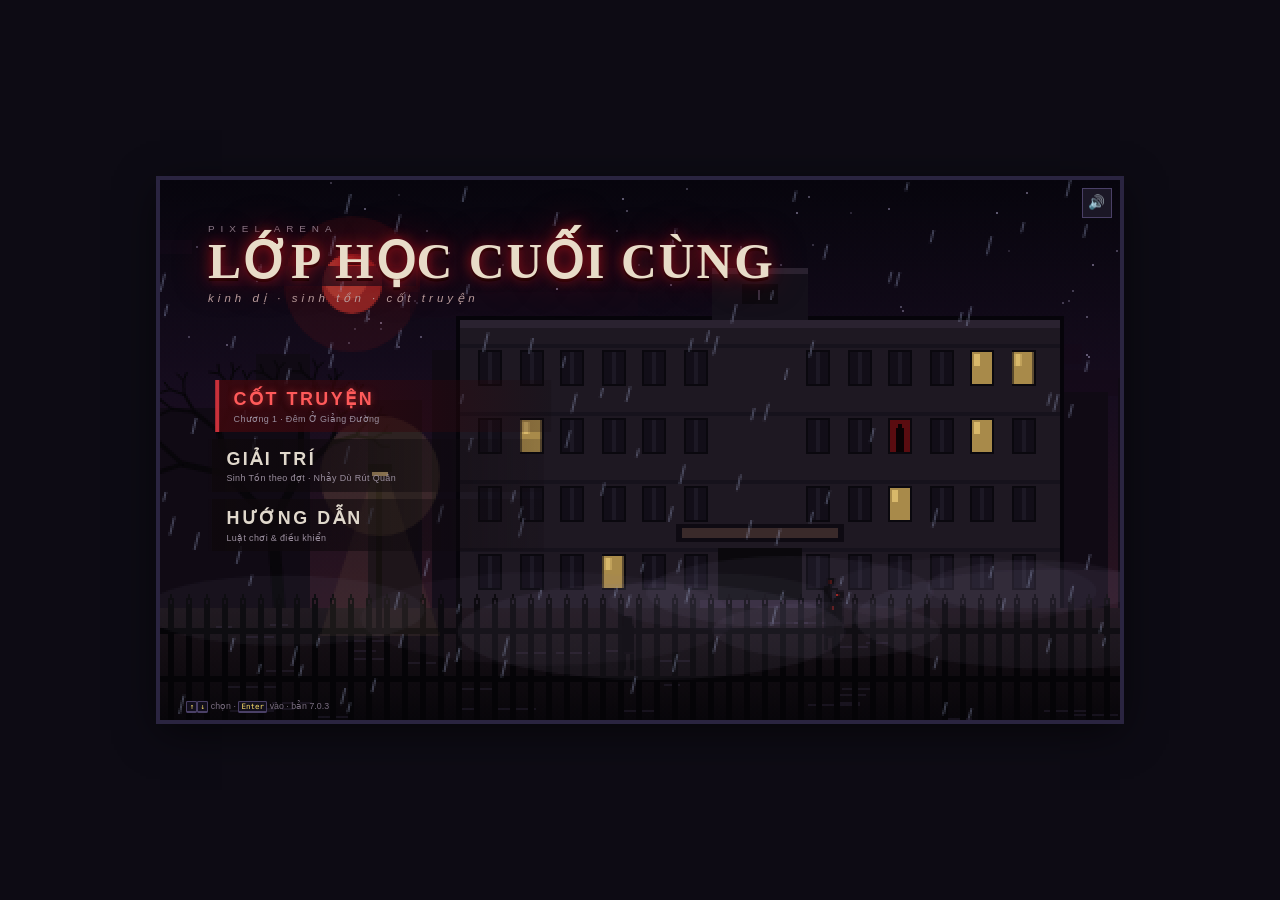
==== commit bc74d9f1: "Cap nhat Pixel Arena 24/11/2026 21:42:31,59" ====
--- a/game/index.html
+++ b/game/index.html
@@ -17,7 +17,7 @@
        buộc phải tải bản mới, không dùng lại bản cũ trong bộ nhớ đệm.
        ============================================================================ -->
   <script>
-    window.GAME_VERSION = "7.0.2";
+    window.GAME_VERSION = "7.0.3";
     // Chạy trên máy nhà (Chay_Game.bat / localhost): luôn tải code mới nhất + tự tải lại khi có bản cập nhật
     window.DEV_LOCAL = /^(localhost|127\.0\.0\.1|\[::1\])$/.test(location.hostname);
     if (window.DEV_LOCAL) window.GAME_VERSION += "-dev" + Date.now();
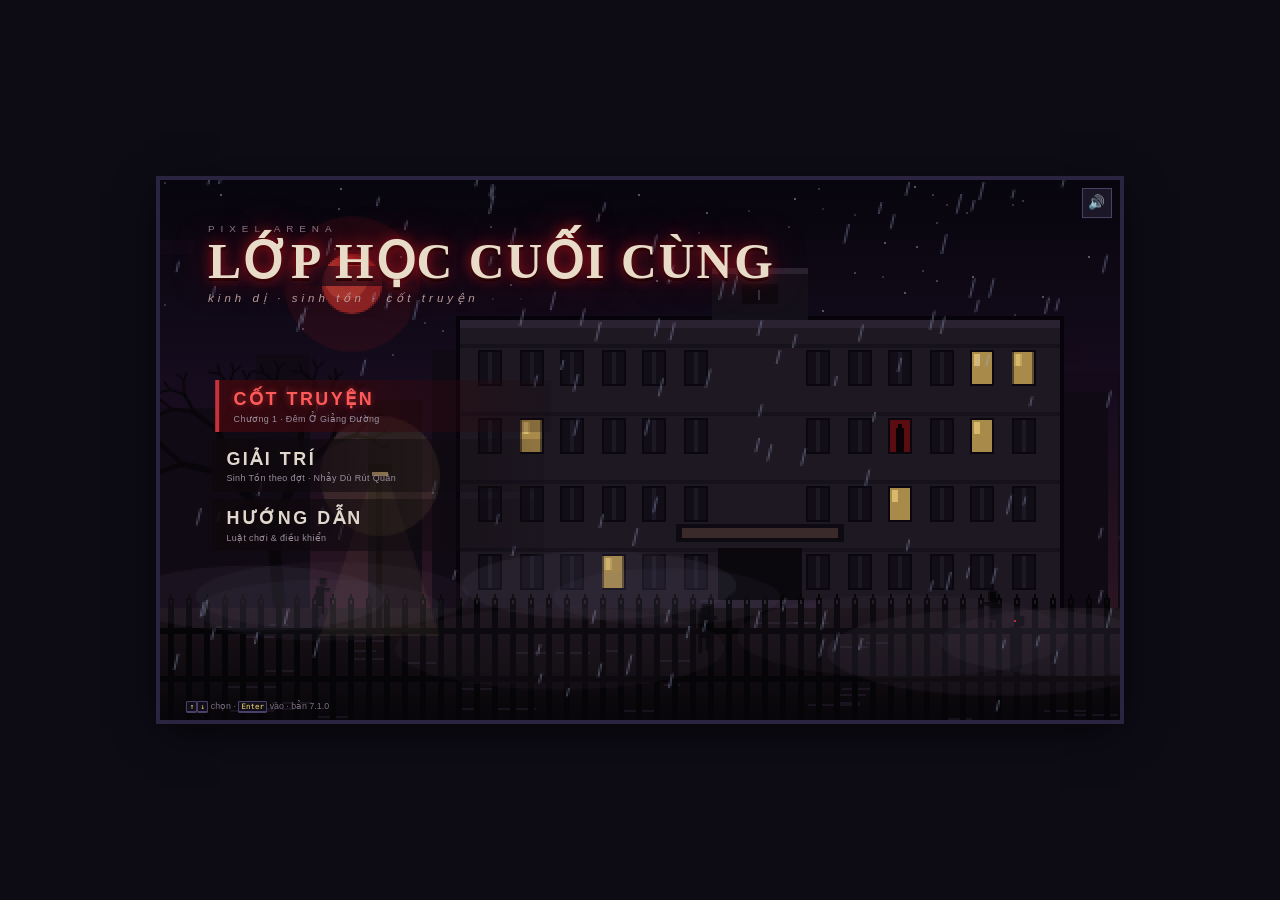
==== commit c5e496d3: "Cap nhat Pixel Arena 24/11/2026 21:50:49,47" ====
--- a/game/index.html
+++ b/game/index.html
@@ -17,7 +17,7 @@
        buộc phải tải bản mới, không dùng lại bản cũ trong bộ nhớ đệm.
        ============================================================================ -->
   <script>
-    window.GAME_VERSION = "7.0.3";
+    window.GAME_VERSION = "7.1.0";
     // Chạy trên máy nhà (Chay_Game.bat / localhost): luôn tải code mới nhất + tự tải lại khi có bản cập nhật
     window.DEV_LOCAL = /^(localhost|127\.0\.0\.1|\[::1\])$/.test(location.hostname);
     if (window.DEV_LOCAL) window.GAME_VERSION += "-dev" + Date.now();
--- a/game/style.css
+++ b/game/style.css
@@ -1120,3 +1120,31 @@
 .su-bag { position: absolute; right: 0.6em; top: 3.1em; display: flex; flex-direction: column; align-items: center; padding: 0.2em 0.45em; font-size: 0.85em; line-height: 1.1; background: rgba(16, 10, 18, 0.7); border: 0.1em solid #3a2a38; color: #d8d0e0; }
 .su-bag small { font-size: 0.5em; color: #9a8ea8; }
 .story-ui:has(.sd-box:not(.hidden)) .su-bag, .story-ui:has(.so-wrap:not(.hidden)) .su-bag { display: none; }
+
+/* ---------------- ĐIỆN THOẠI · CỐT TRUYỆN: bắn từng phát, nút hồi máu / nạp đạn, nút E ghi rõ việc ---------------- */
+.t-fire, .t-heal, .t-reload2 { display: none; }
+.touch-ui.story .t-fire, .touch-ui.story .t-heal, .touch-ui.story .t-reload2 { display: grid; }
+.touch-ui.story .t-merge { display: none; }
+.t-fire { top: 70%; right: 0.8em; width: 5.8em; height: 5.8em; font-size: 1.1em; color: #ff8a7a; border-color: #c8303a; background: radial-gradient(circle at 35% 30%, rgba(140, 40, 50, 0.92), rgba(40, 10, 16, 0.9)); }
+.t-heal { top: 74%; right: 8.4em; width: 4em; height: 4em; color: #7cff9a; border-color: #3a8a4a; }
+.t-reload2 { top: 74%; right: 13.2em; width: 3.6em; height: 3.6em; color: #ffe9a8; border-color: #8a7a3a; }
+.touch-ui.story .stick-aim.idle { left: 58%; top: 46%; }
+.touch-ui.story .t-use { width: 5em; height: 5em; right: 6.2em; top: 27%; }
+.touch-ui.story .t-use small { max-width: 7em; font-size: 0.5em; white-space: nowrap; overflow: hidden; }
+.touch-ui.story .t-use.ready { border-color: var(--gold); color: var(--gold); animation: useReady 0.7s ease-in-out infinite alternate; }
+.touch-ui.story .t-use.ready small { color: var(--gold); }
+@keyframes useReady { from { box-shadow: 0 0 0.2em rgba(255, 226, 107, 0.4); } to { box-shadow: 0 0 1.2em rgba(255, 226, 107, 0.9); } }
+.story-ui.tap { pointer-events: auto; }
+@media (hover: none) and (pointer: coarse) {
+  .sd-box { left: 0.6em; right: 0.6em; bottom: 0.5em; min-height: 7.6em; }
+  .sd-text { font-size: 0.95em; }
+  .sd-name { font-size: 0.85em; }
+  .sd-choices { gap: 0.4em; }
+  .sd-choices button { font-size: 0.95em; padding: 0.55em 0.8em; background: rgba(60, 30, 40, 0.6); border-left-width: 0.3em; }
+  .su-bag { top: 4.4em; left: 0.6em; right: auto; flex-direction: row; gap: 0.3em; padding: 0.35em 0.7em; font-size: 1.05em; }
+  .su-bag small { font-size: 0.6em; }
+  .si-card { width: 52em; font-size: 1.08em; }
+  .si-item button { padding: 0.45em 0.9em; }
+  .sn-card { width: 34em; }
+  .ch-btns button { font-size: 0.8em; padding: 0.5em 1em; }
+}
